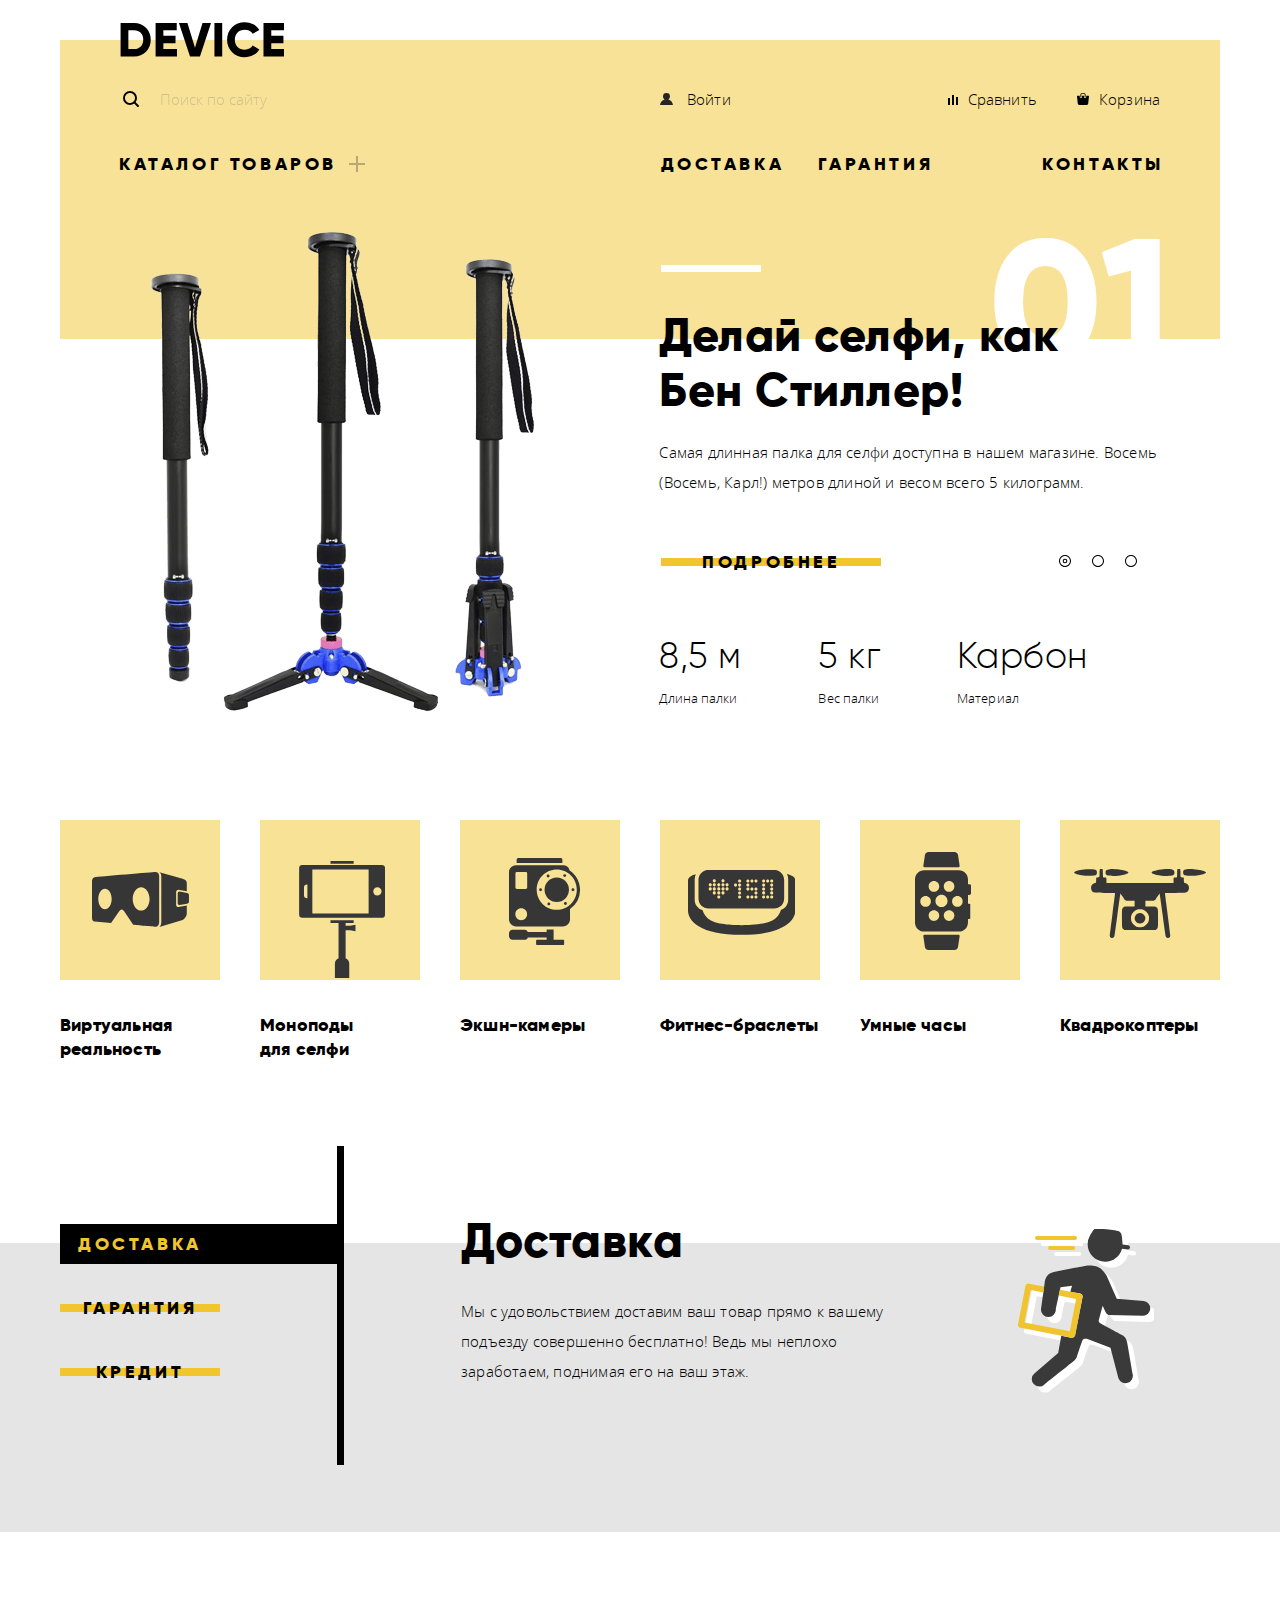
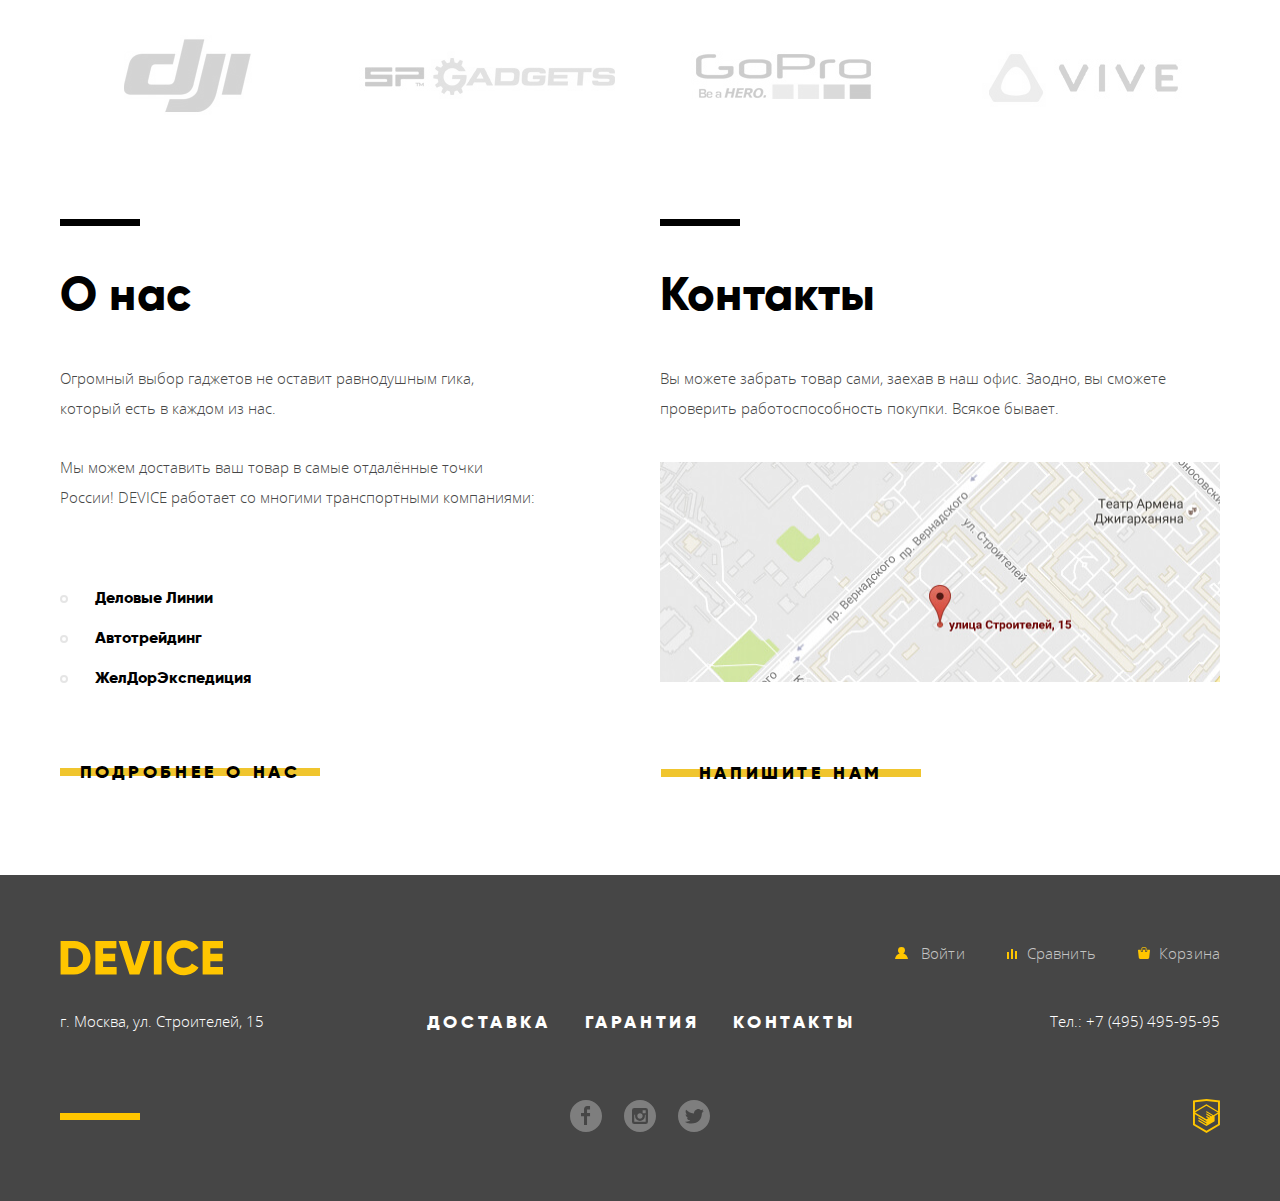
==== index.html @ 915514dd "Update" ====
<!DOCTYPE html>
<html lang="ru">
  <head>
    <meta charset="utf-8">
    <title>HTML Academy: Девайс</title>
    <link rel="stylesheet" href="css/normalize.css">
    <link rel="stylesheet" href="css/style.min.css">
  </head>
  <body>
    <header class="main-header wrapper">
      <nav class="container">
        <a class="header-logo logo">
          <img src="img/logo.svg" alt="Device Logo" height="36" width="164">
        </a>
        <div class="main-navigation fl-container">
          <form action="https://echo.htmlacademy.ru" class="site-search js-search">
            <input type="search" id="site-search" name="search" placeholder="Поиск по сайту" class="site-search-input">
            <button type="submit" class="site-search-btn btn-reset">Найти</button>
          </form>

          <ul class="main-user-nav lst-reset fl-container">
            <li class="main-user-item"><a href="#">Войти</a></li>
            <li class="main-user-item"><a href="#">Сравнить</a></li>
            <li class="main-user-item"><a href="#">Корзина</a></li>
          </ul>
        </div>
        <ul class="main-site-list lst-reset fl-container">
          <li class="main-site-item">
            <a href="#" class="main-submenu-toggle">Каталог товаров</a>
            <ul class="main-submenu fl-container lst-reset">
              <li class="main-submenu-item"><a href="#">Виртуальная реальность</a></li>
              <li class="main-submenu-item"><a href="#">Фитнес-браслеты</a></li>
              <li class="main-submenu-item"><a href="#">Квадрокоптеры</a></li>
              <li class="main-submenu-item"><a href="catalog.html">Моноподы для селфи</a></li>
              <li class="main-submenu-item"><a href="#">Умные часы</a></li>
              <li class="main-submenu-item"><a href="#">Экшн-камеры</a></li>
            </ul>
          </li>
          <li class="main-site-item"><a href="#">Доставка</a></li>
          <li class="main-site-item"><a href="#">Гарантия</a></li>
          <li class="main-site-item"><a href="#">Контакты</a></li>
        </ul>
      </nav>
    </header>

    <main class="wrapper index-main">
      <div class="wrapper">
        <div class="slider">
          <input type="radio" class="visually-hidden slider-control-1" name="slider-control" id="slider-control-1"  checked>
          <input type="radio" class="visually-hidden slider-control-2" name="slider-control" id="slider-control-2" >
          <input type="radio" class="visually-hidden slider-control-3" name="slider-control" id="slider-control-3" >
          <div class="slider-controls">
            <label for="slider-control-1"></label>
            <label for="slider-control-2"></label>
            <label for="slider-control-3"></label>
          </div>
          <div class="slider-container fl-container">
            <div class="slider-item fl-container">
              <div class="slider-img">
                <img src="img/slider-1.png" alt="Slider-1" class="slider-img" width="384" height="486">
              </div>
              <div class="slider-content">
                <h2>Делай селфи, как Бен Стиллер!</h2>
                <p>
                  Самая длинная палка для селфи доступна в нашем магазине. Восемь (Восемь, Карл!) метров длиной и весом всего 5 килограмм.
                </p>
                <a href="#" class="btn slider-link">Подробнее</a>
                <table class="slider-table">
                  <tr>
                    <td>8,5 м</td>
                    <td>5 кг</td>
                    <td>Карбон</td>
                  </tr>
                  <tr class="slider-table-header">
                    <td>Длина палки</td>
                    <td>Вес палки</td>
                    <td>Материал</td>
                  </tr>
                </table>
              </div>
            </div>
            <div class="slider-item fl-container">
              <div class="slider-img">
                <img src="img/slider-2.png" alt="Slider-2" class="slider-img" width="345" height="485">
              </div>
              <div class="slider-content">
                <h2>Худеем правильно!</h2>
                <p>
                  Мотивирующие фитнес-браслеты помогут найти в себе силы не пропускать занятия и соблюдать диету.
                </p>
                <a href="#" class="btn slider-link">Подробнее</a>
                <table class="slider-table">
                  <tr>
                    <td>48 часов</td>
                  </tr>
                  <tr class="slider-table-header">
                    <td>Без подзарядки</td>
                  </tr>
                </table>
              </div>
            </div>
            <div class="slider-item fl-container">
              <div class="slider-img">
                <img src="img/slider-3.png" alt="Slider-3" class="slider-img" width="526" height="334">
              </div>
              <div class="slider-content">
                <h2>Порхает как бабочка, жалит как пчела!</h2>
                <p>
                  Этот обычный, на первый взгляд, квадрокоптер оснащен мощным лазером, замаскированным под стандартную камеру.
                </p>
                <a href="#" class="btn slider-link">Подробнее</a>
                <table class="slider-table">
                  <tr>
                    <td>800 м</td>
                    <td>50 м</td>
                  </tr>
                  <tr class="slider-table-header">
                    <td>Дальность полёта</td>
                    <td>Радиус поражения</td>
                  </tr>
                </table>
              </div>
            </div>
          </div>
        </div>
      </div>

      <ul class="features-list fl-container lst-reset">
        <li class="features-item">
          <a href="#" class="features-img fl-container">
            <svg xmlns="http://www.w3.org/2000/svg" width="97" height="55" viewBox="0 0 97 55">
              <g fill="#363636">
                <path d="M84.131 32.639V20.003c0-1.309 1.045-2.37 2.335-2.37l8.326 1.581V11.02c0-2.355-1.708-3.431-4.202-4.265L67.403.175c1.616 1.391 1.889 2.04 1.889 4.396V49.78c0 2.356-.45 4.066-1.967 5.21l23.265-7.065c2.401-.833 4.202-4.216 4.202-6.572V33.44l-8.326 1.567c-1.29.002-2.335-1.06-2.335-2.368z"/>
                <path d="M95.129 20.979l-7.598-1.444c-1.008 0-1.824.829-1.824 1.851v9.868c0 1.023.816 1.852 1.824 1.852l7.598-1.431c1.154-.419 1.824-.829 1.824-1.852V22.83c0-1.022-.766-1.507-1.824-1.851zM67.17 4.483c0-5.08-4.232-4.459-4.232-4.459S5.832 4.738 2.838 5.145.001 9.532.001 9.532L0 45.812c0 3.743 2.599 3.753 2.599 3.753l16.477 1.403L27.212 39.3s1.109-1.828 2.505-1.828c1.397 0 2.432 1.861 2.432 1.861l9.061 13.521s18.895 1.909 22.521 1.909c3.626-.001 3.439-5.024 3.439-5.024V4.483zM12.982 37.192c-3.698 0-6.696-4.601-6.696-10.275s2.998-10.275 6.696-10.275c3.698 0 6.696 4.601 6.696 10.275s-2.998 10.275-6.696 10.275zm36.158 1.426c-4.662 0-8.441-5.239-8.441-11.701 0-6.463 3.78-11.702 8.441-11.702 4.662 0 8.442 5.239 8.442 11.702 0 6.462-3.78 11.701-8.442 11.701z"/>
              </g>
            </svg>
          </a>
          <a href="#" class="features-text">Виртуальная реальность</a>
        </li>
        <li class="features-item">
          <a href="catalog.html" class="features-img fl-container">
            <svg xmlns="http://www.w3.org/2000/svg" width="86" height="117" viewBox="0 0 86 117">
              <g fill="#363636">
                <path d="M82.821 4.011H3.33A3.188 3.188 0 0 0 .142 7.199v46.413a3.187 3.187 0 0 0 3.188 3.189h79.492a3.188 3.188 0 0 0 3.189-3.189V7.199a3.189 3.189 0 0 0-3.19-3.188zM8.392 37.236h-.226a3.19 3.19 0 0 1-3.189-3.189v-7.283a3.188 3.188 0 0 1 3.189-3.188h.226v13.66zm61.231 15.172H13.341V8.402h56.282v44.006zM78.4 34.552c-2.289 0-4.146-1.855-4.146-4.147s1.856-4.147 4.146-4.147a4.146 4.146 0 1 1 0 8.294zM31.497 0h23.157v2.758H31.497zM46.608 64.861v-2.973h8.046V59.13H31.498v2.758h8.045v35.246a6.068 6.068 0 0 0-3.635 5.559V117h14.335v-14.307a6.062 6.062 0 0 0-3.636-5.557v-27.99h4.796l5.051 1.213v-6.711l-5.051 1.213h-4.795z"/>
              </g>
            </svg>
          </a>
          <a href="catalog.html" class="features-text">Моноподы <span>для селфи</span></a>
        </li>
        <li class="features-item">
          <a href="#" class="features-img fl-container">
            <svg xmlns="http://www.w3.org/2000/svg" width="71" height="87" viewBox="0 0 71 87">
              <g fill="#363636">
                <path d="M53.349 1.49c0-.736-.578-1.49-1.311-1.49H9.053C8.32 0 7.672.754 7.672 1.49v3.522h45.676V1.49zM54.202 81.809h-9.597V71.426h-6.958v2.507H18.774c-.537-1.254-1.757-2.148-3.181-2.148H3.559C1.642 71.784 0 73.387 0 75.311v3.018c0 1.924 1.642 3.48 3.559 3.48h12.035c1.511 0 2.792-.896 3.269-2.326h18.785v2.326H28.13c-.533 0-1.01.437-1.01.972v3.172c0 .535.478 1.048 1.01 1.048h26.072c.533 0 .93-.513.93-1.048V82.78c0-.535-.397-.971-.93-.971zM60.666 12.39a7.037 7.037 0 0 0-6.771-5.05H7.148C3.25 7.34 0 10.449 0 14.361v46.9c0 3.912 3.25 7.121 7.148 7.121h46.747c3.898 0 7.126-3.209 7.126-7.121V50.915a23.228 23.228 0 0 0 10.001-19.164c-.001-8.079-4.132-15.181-10.356-19.361zM12.238 62.151c-3.259 0-5.901-2.65-5.901-5.921 0-3.27 2.642-5.922 5.901-5.922s5.902 2.652 5.902 5.922c0 3.271-2.643 5.921-5.902 5.921zm5.961-32.605a1.42 1.42 0 0 1-1.418 1.422h-8.94a1.42 1.42 0 0 1-1.418-1.422v-14.16a1.42 1.42 0 0 1 1.418-1.423h8.939a1.42 1.42 0 0 1 1.418 1.423v14.16zm29.563 22.312c-11.076 0-20.057-9.01-20.057-20.123s8.98-20.124 20.057-20.124c11.077 0 20.058 9.01 20.058 20.124s-8.981 20.123-20.058 20.123z"/>
                <ellipse cx="47.762" cy="31.735" rx="12.188" ry="12.229"/>
                <circle cx="31.562" cy="31.736" r="1.435"/>
                <circle cx="63.963" cy="31.736" r="1.435"/>
                <circle cx="39.109" cy="17.994" r="1.435"/>
                <ellipse cx="56.415" cy="45.476" rx="1.43" ry="1.436"/>
                <circle cx="55.697" cy="17.565" r="1.435"/>
                <circle cx="39.828" cy="45.906" r="1.435"/>
              </g>
            </svg>
          </a>
          <a href="#" class="features-text">Экшн-камеры</a>
        </li>
        <li class="features-item">
          <a href="#" class="features-img fl-container">
            <svg version="1.1" id="Layer_1" xmlns="http://www.w3.org/2000/svg" xmlns:xlink="http://www.w3.org/1999/xlink" x="0px" y="0px" width="107px" height="65px" viewBox="0 0 107 65" enable-background="new 0 0 107 65" xml:space="preserve">
              <g>
                <path fill="#363636" d="M98.967,4.074c0.752,1.441,1.209,3.08,1.209,4.818v21.102c0,4.616-3.092,8.527-7.246,9.9
                c-1.325,3.987-3.778,7.854-8.051,10.432c-8.676,5.231-31.124,4.837-31.198,4.837c-0.078,0-22.513,0.395-31.189-4.837
                c-4.216-2.545-6.708-6.347-8.042-10.279c-4.418-1.209-7.756-5.251-7.756-10.053V8.893c0-1.688,0.427-3.282,1.139-4.693
                C4.17,5.109,0,6.918,0,10.434c0,6.243,0,25.687,0,29.983C0,50.668,11.839,64.85,53.657,64.85c41.82,0,53.657-14.182,53.657-24.433
                c0-4.296,0-23.74,0-29.983C107.313,6.75,102.738,4.94,98.967,4.074z"/>
                <path fill="#363636" d="M20.561,38.459h65.523c5.564,0,10.074-4.513,10.074-10.077V9.935c0-5.563-4.51-10.075-10.074-10.075H20.561
                c-5.564,0-10.075,4.511-10.075,10.075v18.447C10.486,33.946,14.997,38.459,20.561,38.459z M83.695,9.468
                c0.867,0,1.569,0.703,1.569,1.57c0,0.866-0.702,1.569-1.569,1.569s-1.568-0.703-1.568-1.569
                C82.127,10.17,82.828,9.468,83.695,9.468z M83.695,13.507c0.867,0,1.569,0.703,1.569,1.568c0,0.867-0.702,1.569-1.569,1.569
                s-1.568-0.702-1.568-1.569C82.127,14.21,82.828,13.507,83.695,13.507z M83.695,17.546c0.867,0,1.569,0.702,1.569,1.569
                c0,0.866-0.702,1.569-1.569,1.569s-1.568-0.703-1.568-1.569C82.127,18.248,82.828,17.546,83.695,17.546z M83.695,21.373
                c0.867,0,1.569,0.704,1.569,1.569c0,0.867-0.702,1.568-1.569,1.568s-1.568-0.701-1.568-1.568
                C82.127,22.076,82.828,21.373,83.695,21.373z M83.695,25.412c0.867,0,1.569,0.702,1.569,1.569c0,0.865-0.702,1.568-1.569,1.568
                s-1.568-0.704-1.568-1.568C82.127,26.114,82.828,25.412,83.695,25.412z M79.656,9.468c0.867,0,1.568,0.703,1.568,1.57
                c0,0.866-0.701,1.569-1.568,1.569c-0.865,0-1.568-0.703-1.568-1.569C78.088,10.17,78.791,9.468,79.656,9.468z M79.656,25.412
                c0.867,0,1.568,0.702,1.568,1.569c0,0.865-0.701,1.568-1.568,1.568c-0.865,0-1.568-0.704-1.568-1.568
                C78.088,26.114,78.791,25.412,79.656,25.412z M75.619,9.468c0.865,0,1.568,0.703,1.568,1.57c0,0.866-0.703,1.569-1.568,1.569
                c-0.867,0-1.569-0.703-1.569-1.569C74.05,10.17,74.752,9.468,75.619,9.468z M75.619,13.507c0.865,0,1.568,0.703,1.568,1.568
                c0,0.867-0.703,1.569-1.568,1.569c-0.867,0-1.569-0.702-1.569-1.569C74.05,14.21,74.752,13.507,75.619,13.507z M75.619,17.546
                c0.865,0,1.568,0.702,1.568,1.569c0,0.866-0.703,1.569-1.568,1.569c-0.867,0-1.569-0.703-1.569-1.569
                C74.05,18.248,74.752,17.546,75.619,17.546z M75.619,21.373c0.865,0,1.568,0.704,1.568,1.569c0,0.867-0.703,1.568-1.568,1.568
                c-0.867,0-1.569-0.701-1.569-1.568C74.05,22.076,74.752,21.373,75.619,21.373z M75.619,25.412c0.865,0,1.568,0.702,1.568,1.569
                c0,0.865-0.703,1.568-1.568,1.568c-0.867,0-1.569-0.704-1.569-1.568C74.05,26.114,74.752,25.412,75.619,25.412z M67.965,9.468
                c0.867,0,1.568,0.703,1.568,1.57c0,0.866-0.701,1.569-1.568,1.569s-1.568-0.703-1.568-1.569C66.396,10.17,67.1,9.468,67.965,9.468z
                 M67.965,17.546c0.867,0,1.568,0.702,1.568,1.569c0,0.866-0.701,1.569-1.568,1.569s-1.568-0.703-1.568-1.569
                C66.396,18.248,67.1,17.546,67.965,17.546z M67.965,21.427c0.867,0,1.568,0.701,1.568,1.568c0,0.865-0.701,1.569-1.568,1.569
                s-1.568-0.704-1.568-1.569C66.396,22.128,67.1,21.427,67.965,21.427z M67.965,25.412c0.867,0,1.568,0.702,1.568,1.569
                c0,0.865-0.701,1.568-1.568,1.568s-1.568-0.704-1.568-1.568C66.396,26.114,67.1,25.412,67.965,25.412z M63.926,9.468
                c0.867,0,1.57,0.703,1.57,1.57c0,0.866-0.703,1.569-1.57,1.569c-0.865,0-1.569-0.703-1.569-1.569
                C62.356,10.17,63.061,9.468,63.926,9.468z M63.926,17.546c0.867,0,1.57,0.702,1.57,1.569c0,0.866-0.703,1.569-1.57,1.569
                c-0.865,0-1.569-0.703-1.569-1.569C62.356,18.248,63.061,17.546,63.926,17.546z M63.926,25.412c0.867,0,1.57,0.702,1.57,1.569
                c0,0.865-0.703,1.568-1.57,1.568c-0.865,0-1.569-0.704-1.569-1.568C62.356,26.114,63.061,25.412,63.926,25.412z M59.888,9.468
                c0.865,0,1.569,0.703,1.569,1.57c0,0.866-0.704,1.569-1.569,1.569c-0.867,0-1.568-0.703-1.568-1.569
                C58.319,10.17,59.021,9.468,59.888,9.468z M59.888,13.507c0.865,0,1.569,0.703,1.569,1.568c0,0.867-0.704,1.569-1.569,1.569
                c-0.867,0-1.568-0.702-1.568-1.569C58.319,14.21,59.021,13.507,59.888,13.507z M59.888,17.546c0.865,0,1.569,0.702,1.569,1.569
                c0,0.866-0.704,1.569-1.569,1.569c-0.867,0-1.568-0.703-1.568-1.569C58.319,18.248,59.021,17.546,59.888,17.546z M59.888,25.412
                c0.865,0,1.569,0.702,1.569,1.569c0,0.865-0.704,1.568-1.569,1.568c-0.867,0-1.568-0.704-1.568-1.568
                C58.319,26.114,59.021,25.412,59.888,25.412z M51.598,9.468c0.867,0,1.569,0.703,1.569,1.57c0,0.866-0.702,1.569-1.569,1.569
                c-0.867,0-1.568-0.703-1.568-1.569C50.029,10.17,50.731,9.468,51.598,9.468z M51.598,13.507c0.867,0,1.569,0.703,1.569,1.568
                c0,0.867-0.702,1.569-1.569,1.569c-0.867,0-1.568-0.702-1.568-1.569C50.029,14.21,50.731,13.507,51.598,13.507z M51.598,17.546
                c0.867,0,1.569,0.702,1.569,1.569c0,0.866-0.702,1.569-1.569,1.569c-0.867,0-1.568-0.703-1.568-1.569
                C50.029,18.248,50.731,17.546,51.598,17.546z M51.598,21.427c0.867,0,1.569,0.701,1.569,1.568c0,0.865-0.702,1.569-1.569,1.569
                c-0.867,0-1.568-0.704-1.568-1.569C50.029,22.128,50.731,21.427,51.598,21.427z M51.598,25.412c0.867,0,1.569,0.702,1.569,1.569
                c0,0.865-0.702,1.568-1.569,1.568c-0.867,0-1.568-0.704-1.568-1.568C50.029,26.114,50.731,25.412,51.598,25.412z M47.559,13.507
                c0.867,0,1.568,0.703,1.568,1.568c0,0.867-0.701,1.569-1.568,1.569s-1.569-0.702-1.569-1.569
                C45.99,14.21,46.691,13.507,47.559,13.507z M39.057,13.295c0.865,0,1.569,0.703,1.569,1.568c0,0.867-0.704,1.569-1.569,1.569
                c-0.867,0-1.571-0.703-1.571-1.569C37.486,13.998,38.189,13.295,39.057,13.295z M39.057,17.333c0.865,0,1.569,0.703,1.569,1.57
                c0,0.866-0.704,1.57-1.569,1.57c-0.867,0-1.571-0.704-1.571-1.57C37.486,18.036,38.189,17.333,39.057,17.333z M35.018,9.255
                c0.865,0,1.568,0.703,1.568,1.57c0,0.866-0.704,1.568-1.568,1.568c-0.867,0-1.569-0.703-1.569-1.568
                C33.449,9.958,34.15,9.255,35.018,9.255z M35.018,13.295c0.865,0,1.568,0.703,1.568,1.568c0,0.867-0.704,1.569-1.568,1.569
                c-0.867,0-1.569-0.703-1.569-1.569C33.449,13.998,34.15,13.295,35.018,13.295z M35.018,17.333c0.865,0,1.568,0.703,1.568,1.57
                c0,0.866-0.704,1.57-1.568,1.57c-0.867,0-1.569-0.704-1.569-1.57C33.449,18.036,34.15,17.333,35.018,17.333z M35.018,21.373
                c0.865,0,1.568,0.704,1.568,1.569c0,0.867-0.704,1.568-1.568,1.568c-0.867,0-1.569-0.701-1.569-1.568
                C33.449,22.076,34.15,21.373,35.018,21.373z M30.764,13.295c0.867,0,1.569,0.703,1.569,1.568c0,0.867-0.702,1.569-1.569,1.569
                c-0.867,0-1.568-0.703-1.568-1.569C29.196,13.998,29.897,13.295,30.764,13.295z M30.764,17.333c0.867,0,1.569,0.703,1.569,1.57
                c0,0.866-0.702,1.57-1.569,1.57c-0.867,0-1.568-0.704-1.568-1.57C29.196,18.036,29.897,17.333,30.764,17.333z M30.764,21.373
                c0.867,0,1.569,0.704,1.569,1.569c0,0.867-0.702,1.568-1.569,1.568c-0.867,0-1.568-0.701-1.568-1.568
                C29.196,22.076,29.897,21.373,30.764,21.373z M30.764,25.412c0.867,0,1.569,0.702,1.569,1.569c0,0.865-0.702,1.568-1.569,1.568
                c-0.867,0-1.568-0.704-1.568-1.568C29.196,26.114,29.897,25.412,30.764,25.412z M26.3,9.255c0.867,0,1.571,0.703,1.571,1.57
                c0,0.866-0.704,1.568-1.571,1.568c-0.865,0-1.569-0.703-1.569-1.568C24.731,9.958,25.435,9.255,26.3,9.255z M26.3,13.295
                c0.867,0,1.571,0.703,1.571,1.568c0,0.867-0.704,1.569-1.571,1.569c-0.865,0-1.569-0.703-1.569-1.569
                C24.731,13.998,25.435,13.295,26.3,13.295z M26.3,17.333c0.867,0,1.571,0.703,1.571,1.57c0,0.866-0.704,1.57-1.571,1.57
                c-0.865,0-1.569-0.704-1.569-1.57C24.731,18.036,25.435,17.333,26.3,17.333z M26.3,21.373c0.867,0,1.571,0.704,1.571,1.569
                c0,0.867-0.704,1.568-1.571,1.568c-0.865,0-1.569-0.701-1.569-1.568C24.731,22.076,25.435,21.373,26.3,21.373z M22.263,13.295
                c0.865,0,1.569,0.703,1.569,1.568c0,0.867-0.704,1.569-1.569,1.569c-0.867,0-1.569-0.703-1.569-1.569
                C20.694,13.998,21.396,13.295,22.263,13.295z M22.263,17.333c0.865,0,1.569,0.703,1.569,1.57c0,0.866-0.704,1.57-1.569,1.57
                c-0.867,0-1.569-0.704-1.569-1.57C20.694,18.036,21.396,17.333,22.263,17.333z"/>
              </g>
            </svg>
          </a>
          <a href="#" class="features-text">Фитнес-браслеты</a>
        </li>
        <li class="features-item">
          <a href="#" class="features-img fl-container">
            <svg xmlns="http://www.w3.org/2000/svg" width="56" height="98" viewBox="0 0 56 98">
              <g fill="#363636">
                <path d="M54.494 32.197h-1.515v-4.64c0-5.052-4.087-9.186-9.082-9.186H9.082C4.086 18.372 0 22.505 0 27.557v42.868c0 5.052 4.087 9.185 9.083 9.185h34.815c4.995 0 9.082-4.133 9.082-9.185V67.01h1.515a.764.764 0 0 0 .757-.764V52.467a.765.765 0 0 0-.757-.766H52.98v-8.788h1.515c.832 0 1.514-.688 1.514-1.531v-7.654a1.529 1.529 0 0 0-1.515-1.531zm-20.412-3.109c2.926 0 5.299 2.398 5.299 5.358s-2.373 5.358-5.299 5.358-5.298-2.398-5.298-5.358 2.372-5.358 5.298-5.358zm-15.137 0c2.925 0 5.298 2.398 5.298 5.358s-2.373 5.358-5.298 5.358c-2.926 0-5.298-2.398-5.298-5.358s2.372-5.358 5.298-5.358zM5.297 49.397c0-2.959 2.371-5.358 5.298-5.358 2.926 0 5.298 2.399 5.298 5.358 0 2.959-2.373 5.358-5.298 5.358-2.927.001-5.298-2.399-5.298-5.358zm13.648 19.497c-2.926 0-5.298-2.398-5.298-5.358s2.372-5.358 5.298-5.358c2.925 0 5.298 2.398 5.298 5.358s-2.373 5.358-5.298 5.358zm1.49-19.903c0-3.382 2.711-6.124 6.055-6.124s6.055 2.742 6.055 6.124-2.711 6.124-6.055 6.124c-3.344-.001-6.055-2.742-6.055-6.124zm13.647 19.903c-2.926 0-5.298-2.398-5.298-5.358s2.372-5.358 5.298-5.358 5.299 2.398 5.299 5.358-2.373 5.358-5.299 5.358zm8.302-14.138c-2.927 0-5.298-2.399-5.298-5.358 0-2.959 2.371-5.358 5.298-5.358 2.926 0 5.298 2.399 5.298 5.358 0 2.958-2.372 5.358-5.298 5.358zM9.646 15.31h33.687c.843 0 1.432-.681 1.306-1.514L43.023 3.028l-.002-.002C42.771 1.362 41.189 0 39.506 0H13.474c-1.686 0-3.268 1.362-3.517 3.028L8.342 13.795c-.125.833.461 1.515 1.304 1.515zM43.333 82.671H9.646c-.843 0-1.429.683-1.304 1.516l1.615 10.767c.25 1.666 1.832 3.028 3.516 3.028h26.032c1.684 0 3.266-1.362 3.517-3.026v-.002l1.615-10.767c.128-.833-.461-1.516-1.304-1.516z"/>
              </g>
            </svg>
          </a>
          <a href="#" class="features-text">Умные часы</a>
        </li>
        <li class="features-item">
          <a href="#" class="features-img fl-container">
            <svg xmlns="http://www.w3.org/2000/svg" width="132" height="69" viewBox="0 0 132 69">
              <g fill="#363636">
                <path d="M12.052.258C6.507.745 1.838 1.85.575 2.93c-.722.616-.722.616-.232 1.156.644.72 3.713 1.645 7.247 2.237 3.998.668 12.51.693 13.724.051 1.211-.668 1.624-1.414 1.624-2.981 0-1.619-.62-2.416-2.218-2.853C19.274.154 14.94 0 12.052.258zM25.774.488c-.129.283-.258 2.108-.258 4.112 0 4.061.155 3.778-2.192 3.933l-1.03.077-.13 2.545-.129 2.544-1.186.283c-2.58.668-4 2.595-3.792 5.294.128 1.927 1.03 3.341 2.579 4.087 1.109.513 1.47.538 11.246.538 5.545 0 10.137.079 10.188.18.051.13-1.11 9.408-2.58 20.64-1.444 11.23-2.682 20.997-2.708 21.666-.051 1.617.826 2.62 2.348 2.62 1.237 0 2.012-.64 2.321-1.9.13-.514 1.496-10.334 3.018-21.822 1.522-11.463 2.863-20.869 2.94-20.869.104 0 1.084 1.413 2.193 3.136 2.94 4.626 2.399 4.317 7.635 4.317h4.359v5.63l-5.133.077c-4.72.077-5.21.127-5.881.615-1.573 1.157-1.625 1.415-1.625 10.977 0 9.534.026 9.792 1.522 11.05l.851.695H81.695l.851-.696c1.496-1.257 1.52-1.515 1.52-11.05 0-9.56-.05-9.819-1.622-10.976-.671-.488-1.161-.538-5.882-.615l-5.132-.077v-5.63h4.36c5.234 0 4.693.309 7.633-4.317 1.11-1.723 2.09-3.136 2.194-3.136.076 0 1.418 9.406 2.94 20.869 1.522 11.488 2.889 21.308 3.018 21.821.31 1.26 1.082 1.902 2.321 1.902 1.521 0 2.4-1.004 2.347-2.621-.026-.67-1.264-10.436-2.71-21.666-1.468-11.232-2.63-20.51-2.577-20.64.05-.101 4.641-.18 10.19-.18 9.774 0 10.135-.025 11.243-.538 1.548-.746 2.45-2.16 2.58-4.087.206-2.699-1.212-4.626-3.792-5.294l-1.187-.283-.127-2.544-.13-2.545-1.031-.077c-2.347-.155-2.194.128-2.194-3.933 0-2.004-.128-3.829-.257-4.112-.206-.36-.543-.488-1.367-.488-.619 0-1.238.128-1.42.309-.206.205-.31 1.465-.31 3.932 0 2.467-.102 3.727-.309 3.932-.18.18-.901.308-1.65.308-1.625 0-1.65.052-1.65 3.11v2.287H32.48v-2.287c0-3.058-.024-3.11-1.65-3.11-.748 0-1.47-.129-1.65-.308-.207-.205-.31-1.465-.31-3.932 0-2.467-.103-3.727-.31-3.932-.18-.18-.8-.309-1.418-.309-.825 0-1.16.128-1.368.488zm42.843 40.12c2.889.899 5.392 3.393 6.166 6.168.439 1.543.31 4.216-.284 5.784-.696 1.875-2.685 4.01-4.565 4.935-1.29.642-1.754.719-3.921.719s-2.631-.077-3.92-.719c-1.885-.926-3.87-3.06-4.567-4.935-.592-1.568-.722-4.24-.283-5.784.748-2.723 3.25-5.27 6.061-6.168 2.012-.642 3.3-.642 5.313 0z"/>
                <path d="M63.794 44.438c-2.037.925-3.507 3.649-3.069 5.73.774 3.677 4.823 5.553 7.996 3.702 1.985-1.158 2.99-3.547 2.45-5.783-.568-2.39-2.734-4.138-5.158-4.138-.646 0-1.626.232-2.22.489zM36.092.154c-3.92.668-4.513 1.131-4.513 3.444 0 1.825.463 2.416 2.268 2.956 1.55.462 7.172.514 10.5.128 6.86-.822 11.321-2.544 9.698-3.752-1.265-.9-4.902-1.876-9.054-2.39-2.475-.308-7.996-.54-8.9-.386zM89.484.258C83.165.848 77.62 2.339 77.62 3.444c0 1.722 7.84 3.47 15.63 3.495 5.804 0 7.196-.642 7.196-3.34 0-1.825-.619-2.622-2.373-3.085C96.423.103 92.398 0 89.484.258zM112.776.283c-1.78.231-3.018.77-3.43 1.491-.387.77-.31 2.904.154 3.572.928 1.31 1.652 1.465 7.068 1.465 3.661 0 5.802-.129 7.867-.488 3.534-.592 6.603-1.517 7.248-2.237.49-.54.49-.54-.233-1.156-1.34-1.13-5.958-2.185-11.916-2.672-3.481-.283-4.488-.283-6.758.025z"/>
              </g>
            </svg>
          </a>
          <a href="#" class="features-text">Квадрокоптеры</a>
        </li>
      </ul>
    </main>

    <section class="benefits">
      <div class="wrapper fl-container">
        <input name="benefits-control" class="visually-hidden benefits-control-1" type="radio" id="benefits-1" checked>
        <input name="benefits-control" class="visually-hidden benefits-control-2" type="radio" id="benefits-2">
        <input name="benefits-control" class="visually-hidden benefits-control-3" type="radio" id="benefits-3">
        <ul class="benefits-titles lst-reset fl-container fld-column">
          <li class="benefits-title benefits-title-1">
            <label class="btn benefits-label-1 btn-reset" for="benefits-1" tabindex="0">
              Доставка
            </label>
          </li>
          <li class="benefits-title benefits-title-2">
            <label class="btn benefits-label-2 btn-reset" for="benefits-2" tabindex="0">
              Гарантия
            </label>
          </li>
          <li class="benefits-title benefits-title-3">
            <label class="btn benefits-label-3 btn-reset" for="benefits-3" tabindex="0">
              Кредит
            </label>
          </li>
        </ul>
        <ul class="benefits-list lst-reset">
          <li class="benefits-item benefits-item-1">
            <h3>Доставка</h3>
            <p>Мы с удовольствием доставим ваш товар прямо к вашему подъезду совершенно бесплатно! Ведь мы неплохо заработаем, поднимая его на ваш этаж.</p>
          </li>
          <li class="benefits-item benefits-item-2">
            <h3>Гарантия</h3>
            <p>Если из-за возгорания купленного у нас товара у вас сгорит дом — не переживайте, мы выдадим вам новый. <span>Товар, не дом, конечно же.</span></p>
          </li>
          <li class="benefits-item benefits-item-3">
            <h3>Кредит</h3>
            <p>Залезть в долговую яму стало проще! Кредитные консультанты подберут для вас наиболее выгодные условия кредита. Выгодные для нашего банка, разумеется.</p>
          </li>
        </ul>
      </div>
    </section>

    <ul class="fl-container partners wrapper lst-reset">
      <li class="partners-item">
        <a class="partner-link" href="#">
          <img src="img/logo-1-jpg.jpg" alt="partner-1" width="260" height="100">
        </a>
      </li>
      <li class="partners-item">
        <a class="partner-link" href="#">
          <img src="img/logo-2-jpg.jpg" alt="partner-2" width="260" height="100">
        </a>
      </li>
      <li class="partners-item">
        <a class="partner-link" href="#">
          <img src="img/logo-3-jpg.jpg" alt="partner-3" width="260" height="100">
        </a>
      </li>
      <li class="partners-item">
        <a class="partner-link" href="#">
          <img src="img/logo-4-jpg.jpg" alt="partner-4" width="260" height="100">
        </a>
      </li>
    </ul>

    <div class="fl-container wrapper">
      <section class="info">
        <h3>О нас</h3>
        <p>Огромный выбор гаджетов не оставит равнодушным гика, который есть в каждом из нас.</p>
        <p>Мы можем доставить ваш товар в самые отдалённые точки России! DEVICE работает со многими транспортными компаниями:</p>
        <ul class="info-list">
          <li class="info-item"><a href="#">Деловые Линии</a></li>
          <li class="info-item"><a href="#">Автотрейдинг</a></li>
          <li class="info-item"><a href="#">ЖелДорЭкспедиция</a></li>
        </ul>
        <a href="#" class="info-btn btn">Подробнее о нас</a>
      </section>

      <section class="contacts">
        <h3>Контакты</h3>
        <p>Вы можете забрать товар сами, заехав в наш офис. Заодно, вы сможете проверить работоспособность покупки. Всякое бывает.</p>
        <a href="img/map-big.jpg" class="contacts-map js-map">
          <img src="img/map.jpg" alt="Карта (уменьшенная)" width="560" height="220" class="map-preview">
          <!-- <span class="visually-hidden">Увеличить карту</span> -->
        </a>
        <a href="#" title="Напишите нам" class="btn contacts-btn js-write-us">Напишите нам</a>
      </section>
    </div>

    <footer class="main-footer">
      <div class="wrapper">
        <nav class="fl-container">
          <a class="footer-logo logo">
            <img src="img/logo-footer.svg" alt="Device Logo" height="36" width="163">
          </a>
          <ul class="footer-user-nav lst-reset">
            <li class="footer-user-item"><a href="#">Войти</a></li>
            <li class="footer-user-item"><a href="#">Сравнить</a></li>
            <li class="footer-user-item"><a href="#">Корзина</a></li>
          </ul>
        </nav>
        <div class="fl-container footer-nav">
          <a href="https://goo.gl/maps/woREYKRREx12" class="footer-nav-address">г. Москва, ул. Строителей, 15</a>
          <ul class="footer-nav-list lst-reset">
            <li class="footer-nav-item"><a href="#">Доставка</a></li>
            <li class="footer-nav-item"><a href="#">Гарантия</a></li>
            <li class="footer-nav-item"><a href="#">Контакты</a></li>
          </ul>
          <a href="tel:+74954959595" class="footer-nav-phone">Тел.: +7 (495) 495-95-95</a>
        </div>
        <div class="footer-social fl-container wrapper">
          <ul class="footer-social-list lst-reset">
            <li class="footer-social-item">
              <a href="#">
                <span class="visually-hidden">Facebook</span>
              </a>
            </li>
            <li class="footer-social-item">
              <a href="#">
                <span class="visually-hidden">Istagram</span>
              </a>
            </li>
            <li class="footer-social-item">
              <a href="#">
                <span class="visually-hidden">Twitter</span>
              </a>
            </li>
          </ul>
          <a href="https://htmlacademy.ru/intensive/htmlcss" class="footer-social-copyright">
            <span class="visually-hidden">HTML Academy</span>
          </a>
        </div>
      </div>
    </footer>

    <section class="map-popup" hidden>
      <h3 class="visually-hidden">Увеличенная карта</h3>
      <iframe src="https://yandex.ru/map-widget/v1/-/CBFd7ZWs3A" width="960" height="559"></iframe>
      <p>
        <img src="img/map-big.jpg" alt="Карта (увеличенная)" height="559" width="960">
      </p>
      <button class="modal-close btn-reset js-map-close" type="button">
        <span class="visually-hidden">Закрыть</span>
      </button>
    </section>

    <section class="form-modal js-form-modal" hidden>
      <h3 class="visually-hidden">Форма обратной связи:</h3>
      <form action="https://echo.htmlacademy.ru" class="writeus-modal" method="post">
        <ul class="lst-reset fl-container form-modal-list flw-wrap">
          <li class="form-modal-item">
            <label for="writeus-name">Ваше имя:</label>
            <input type="text" placeholder="Имя Фамилия" id="writeus-name" name="name">
          </li>
          <li class="form-modal-item">
            <label for="writeus-email">Ваш e-mail:</label>
            <input type="email" id="writeus-email" placeholder="email@example.com" name="email">
          </li>
          <li class="form-modal-item">
            <label for="writeus-textarea">Текст письма:</label>
            <textarea name="text" id="writeus-textarea" cols="80" rows="4" placeholder="В свободной форме"></textarea>
          </li>
        </ul>
        <button type="submit" id="writeus-submit" class="form-modal-submit btn-reset btn">Отправить</button>
        <button class="modal-close js-modal-close btn-reset" type="button">
          <span class="visually-hidden">Закрыть</span>
        </button>
      </form>
    </section>

    <script>
      //----------- form-modal -----------//
      var link = document.querySelector(".js-write-us"),
          popup = document.querySelector(".js-form-modal"),
          close = document.querySelector(".js-modal-close"),
          form = popup.querySelector("form"),
          login = popup.querySelector("[name=name]"),
          email = popup.querySelector("[name=email]"),
          text = popup.querySelector("[name=text]"),
          isStorageSupport = true,
          storage = "",
          storageEmail = "";

      try {
        storage = localStorage.getItem("login");
        storageEmail = localStorage.getItem("email");
      } catch (err) {
        isStorageSupport = false;
      }

      link.addEventListener("click", function (evt) {
        evt.preventDefault();
        popup.classList.add("form-modal-show");

        if (storage) {
          if (storageEmail) {
            login.value = storage;
            email.value = storageEmail;
            text.focus();
          } else {
            login.value = storage;
            email.focus();
          }
        } else {
          login.focus();
        }
      });

      close.addEventListener("click", function (evt) {
        evt.preventDefault();
        popup.classList.remove("form-modal-show");
        popup.classList.remove("form-modal-error");
      });

      form.addEventListener("submit", function (evt) {
        if (!login.value || !email.value) {
          evt.preventDefault();
          popup.classList.remove("form-modal-error");
          popup.offsetWidth = popup.offsetWidth;
          popup.classList.add("form-modal-error");
          console.log('Нужно ввести имя и email');
        } else {
          if (isStorageSupport) {
            localStorage.setItem("login", login.value);
            localStorage.setItem("email", email.value);
          }
        }
      });

      window.addEventListener("keydown", function (evt) {
        if (evt.keyCode === 27) {
          evt.preventDefault();
          if (popup.classList.contains("form-modal-show")) {
            popup.classList.remove("form-modal-show");
            popup.classList.remove("form-modal-error");
          }
        }
      });
      // ----------- map popup ------------- //
      var mapLink = document.querySelector(".js-map"),
          mapPopup = document.querySelector(".map-popup"),
          mapClose = mapPopup.querySelector(".js-map-close");

      mapLink.addEventListener("click", function (evt) {
        evt.preventDefault();
        mapPopup.classList.add("map-popup-show");
      });

      mapClose.addEventListener("click", function (evt) {
        evt.preventDefault();
        mapPopup.classList.remove("map-popup-show");
      });

      window.addEventListener("keydown", function (evt) {
        if (evt.keyCode === 27) {
          evt.preventDefault();
          if (mapPopup.classList.contains("map-popup-show")) {
            mapPopup.classList.remove("map-popup-show");
          }
        }
      });

      // --------- search ---------- //

      var searchForm = document.querySelector(".js-search");
          searchInput = searchForm.querySelector(".site-search-input");

      searchForm.addEventListener("submit", function(evt) {
        if (!searchInput.value) {
          evt.preventDefault();
        }
      });

    </script>

<!-- <p>Репозиторий создан для обучения на профессиональном онлайн‑курсе «<a href="https://htmlacademy.ru/intensive/htmlcss">HTML и CSS, уровень 1</a>».</p> -->

  </body>
</html>
---- css/style.min.css ----
@font-face{font-family:'Gilroy';src:local('Gilroy-ExtraBold'),local('Gilroy - Extra Bold'),url(../fonts/gilroyextrabold.woff2) format('woff2'),url(../fonts/gilroyextrabold.woff) format('woff');font-weight:800;font-style:normal}@font-face{font-family:'Gilroy';src:local('Gilroy-Light'),local('Gilroy - Light'),url(../fonts/gilroylight.woff2) format('woff2'),url(../fonts/gilroylight.woff) format('woff');font-weight:300;font-style:normal}@font-face{font-family:'Open Sans';src:local('OpenSans-light'),local('Open Sans - light'),url(../fonts/opensanslight.woff2) format('woff2'),url(../fonts/opensanslight.woff) format('woff');font-weight:300;font-style:normal}@font-face{font-family:'Open Sans';src:local('OpenSans'),local('Open Sans'),url(../fonts/opensans.woff2) format('woff2'),url(../fonts/opensans.woff) format('woff');font-weight:400;font-style:normal}.btn-reset{border:none;background:none;cursor:pointer;outline:none;padding:0;margin:0}.lst-reset{padding:0;margin:0;list-style-type:none}.mp-reset{margin:0;padding:0}.wrapper{width:1160px;margin:0 auto}.container{width:1040px;margin:0 auto}.fl-container{display:-webkit-box;display:-ms-flexbox;display:flex}.fld-column{-webkit-box-orient:vertical;-webkit-box-direction:normal;-ms-flex-direction:column;flex-direction:column}.flw-wrap{-ms-flex-wrap:wrap;flex-wrap:wrap}a{color:black;text-decoration:none}.visually-hidden{position:absolute;width:1px;height:1px;margin:-1px;border:0;padding:0;clip:rect(0 0 0 0);overflow:hidden}.btn{color:#000;font-family:'Gilroy','Arial',sans-serif;font-size:18px;font-weight:800;line-height:40px;text-transform:uppercase;letter-spacing:2.15px;background-image:-webkit-gradient(linear,left top,left bottom,from(#f0c52e),to(#f0c52e));background-image:-webkit-linear-gradient(#f0c52e 0%,#f0c52e 100%);background-image:-o-linear-gradient(#f0c52e 0%,#f0c52e 100%);background-image:linear-gradient(#f0c52e 0%,#f0c52e 100%);background-size:1px 8px;background-repeat:repeat-x;background-position:0 50%;-webkit-transition:background 0.6s;-o-transition:background 0.6s;transition:background 0.6s}.btn:hover,.btn:focus{background-size:1px 100%}.btn:active{background-size:1px 100%;color:rgba(0,0,0,.3)}.inner-logo:hover,.main-user-nav a:hover,.main-site-list a:hover,.footer-nav-item a:hover,.footer-social-list a:hover,.footer-social-item:last-child a:hover,.pagination-number:hover,.footer-social-copyright:hover{opacity:.6}.inner-logo:active,.main-user-nav a:focus,.main-site-list a:focus,.footer-nav-item a:active,.footer-social-list-copyright:active,.main-user-out,.footer-user-nav .main-user-out,.footer-social-copyright:active{opacity:.3}.pagination-numbers .pagination-current,.sort-list .sort-list-active,.pagination-number:active,.sort-control .sort-arrow-active{opacity:1}.main-header{background-color:rgb(248,226,151);position:relative;margin-top:40px;padding:34px 0 0 0}.header-logo{display:block;position:absolute;top:-18.5px;left:60px}.site-search,.main-user-nav{padding:0;margin:0;width:50%}.main-user-item{margin:0 20px}.main-user-item:first-child{margin-right:auto}.main-user-item:last-child{margin-right:0}.main-user-out{margin-left:15px}.main-site-list{padding:0;padding-bottom:161px;position:relative;margin-top:28px;margin-left:-1px;max-width:1140px}.inner-main-site-list{padding-bottom:48px}.main-site-item:first-child{-ms-flex-preferred-size:50%;flex-basis:50%;cursor:pointer}.main-submenu-toggle:after{content:url(../img/plus.svg);display:inline-block;vertical-align:middle;opacity:.3;margin-left:12px;cursor:pointer}.main-site-item:not(:first-child){margin:0 13px 0 21px}.main-site-item:last-child{margin-right:-4px;margin-left:auto;text-align:right}.site-search-input{border:none;border-bottom:2px solid transparent;border-top:2px solid transparent;-webkit-box-sizing:border-box;box-sizing:border-box;background-color:rgb(248,226,151);background-image:url(../img/search.svg);background-repeat:no-repeat;background-position:3px 50%;font-family:'Open Sans','Arial',sans-serif;font-size:15px;font-weight:300;line-height:44px;height:50px;color:#000;padding-left:40px;width:356px;outline:none}.site-search-input::-webkit-input-placeholder{opacity:.3}.site-search-input::-ms-input-placeholder{opacity:.3}.site-search-input::-moz-placeholder{opacity:.3}.site-search-input:hover::-webkit-input-placeholder,.site-search-input:focus::-webkit-input-placeholder{opacity:.6}.site-search-input:hover::-ms-input-placeholder,.site-search-input:focus::-ms-input-placeholder{opacity:.6}.site-search-input:hover::-moz-placeholder,.site-search-input:focus::-moz-placeholder{opacity:.6}.site-search-input:focus{border-top:2px solid transparent;border-bottom:2px solid #000;-webkit-box-sizing:border-box;box-sizing:border-box;line-height:44px}.site-search-input:focus~.site-search-btn{position:static}.site-search-btn{-webkit-box-sizing:border-box;box-sizing:border-box;font-family:'Open Sans','Arial',sans-serif;font-size:15px;font-weight:300;line-height:46px;letter-spacing:.2px;color:#000;padding:0 18.29px;margin-left:-4px;border:2px solid black;background:none;outline:none;position:fixed;top:-9999px;cursor:default}.site-search-btn:hover{background-color:#000;color:#fff;cursor:pointer}.site-search-btn:active{position:static;color:rgba(255,255,255,.3)}.main-navigation{-webkit-box-align:center;-ms-flex-align:center;align-items:center;-webkit-box-pack:justify;-ms-flex-pack:justify;justify-content:space-between}.lst-reset{list-style-type:none}.main-user-item a{color:#000;font-family:'Open Sans','Arial',sans-serif;font-size:15px;font-weight:300;line-height:30px;letter-spacing:.15px}.main-user-item:first-child a:first-child:before{content:url(../img/user.svg);padding-right:14px}.main-user-item:nth-child(2) a:before{content:url(../img/compare.svg);padding-right:10px}.main-user-item:last-child a:before{content:url(../img/cart.svg);padding-right:10px}.main-site-item>a{color:#000;font-family:'Gilroy','Arial',sans-serif;font-size:18px;font-weight:800;line-height:24px;text-transform:uppercase;letter-spacing:3.6px}.main-site-item:first-child:hover .main-submenu{display:-webkit-box;display:-ms-flexbox;display:flex}.main-site-item:first-child:focus-within .main-submenu{display:-webkit-box;display:-ms-flexbox;display:flex}.main-submenu{display:none;position:absolute;width:1160px;left:-59px;min-height:162px;-ms-flex-wrap:wrap;flex-wrap:wrap;background-color:rgb(248,226,151);z-index:2;padding:19px 378px 35px 60px;-webkit-box-sizing:border-box;box-sizing:border-box}.main-submenu-item{-webkit-box-sizing:border-box;box-sizing:border-box;-ms-flex-preferred-size:33%;flex-basis:33%}.main-submenu-item:nth-of-type(3){margin-left:-36px}.main-submenu-item:last-of-type{-ms-flex-preferred-size:100%;flex-basis:100%}.main-submenu a{color:#000;font-family:'Open Sans','Arial',sans-serif;font-size:15px;font-weight:300;line-height:36px;letter-spacing:.15px}.index-main{overflow:hidden;position:relative;margin-top:-111px;padding-bottom:77px}.slider{width:300%;padding-bottom:102px}.slider-item{width:33.3333%}.slider-item div{-ms-flex-preferred-size:50%;flex-basis:50%}.slider-content{-webkit-box-sizing:border-box;box-sizing:border-box;padding:65px 62px 0 19.5px;position:relative}.slider-content h2{font-family:'Gilroy';font-size:47px;font-weight:800;line-height:1.19;letter-spacing:.5px;padding:0;margin:15px 0 0 0;position:relative}.slider-content h2:before{content:'';display:block;width:100px;height:7px;background-color:#fff;position:absolute;top:-43px;left:2px}.slider-content:after{content:'01';font-family:'Gilroy';font-size:179px;font-weight:800;line-height:1;letter-spacing:1.8px;text-align:right;color:#fff;position:absolute;top:-15px;right:46px;z-index:-1}.slider-item:nth-child(2) .slider-content{padding-right:96px}.slider-item:nth-child(2) .slider-content:after{content:'02'}.slider-item:not(:last-of-type) h2{max-width:400px}.slider-item:last-child .slider-content{padding-right:0}.slider-item:last-child p{padding-right:10px}.slider-item:last-child img{margin-top:10%}.slider-item:last-child .slider-content:after{content:'03'}.slider-content p{font-family:'Open Sans';font-size:15px;font-weight:300;line-height:2;letter-spacing:.2px;padding:0;margin:18px 0 0 0}.slider-img{text-align:center}.slider-img img{margin-right:15px}.slider-link{display:inline-block;vertical-align:middle;width:220px;margin-top:45px;margin-left:2px;text-align:center;letter-spacing:3.6px}.slider-control-1:checked~.slider-container{-webkit-transform:translateX(0);-ms-transform:translateX(0);transform:translateX(0)}.slider-control-1:checked~.slider-controls label:first-child{background-image:url(../img/slider-button.svg)}.slider-control-2:checked~.slider-container{-webkit-transform:translateX(-33.3333%);-ms-transform:translateX(-33.3333%);transform:translateX(-33.3333%)}.slider-control-2:checked~.slider-controls label:nth-child(2){background-image:url(../img/slider-button.svg)}.slider-control-3:checked~.slider-container{-webkit-transform:translateX(-66.6666%);-ms-transform:translateX(-66.6666%);transform:translateX(-66.6666%)}.slider-control-3:checked~.slider-controls label:last-child{background-image:url(../img/slider-button.svg)}.slider-controls{position:absolute;z-index:2;top:323px;right:66px}.slider-controls label{display:inline-block;vertical-align:middle;width:12px;height:12px;margin-right:17px;background-repeat:no-repeat;background-position:center center;background-size:cover;background-image:url(../img/slider-button-empty.svg);cursor:pointer}.slider-table{margin-top:48px;margin-left:-3px}.slider-table td{font-family:'Gilroy';font-size:36px;font-weight:300;line-height:1.33;letter-spacing:.4px;text-align:left;padding-bottom:4px}.slider-table td:not(:last-child){padding-right:74px}.slider-table-header td{font-family:'Open Sans';font-size:13px;font-weight:300;font-style:normal;font-stretch:normal;line-height:1.54;letter-spacing:.1px;text-align:left}.features-list{-webkit-box-pack:justify;-ms-flex-pack:justify;justify-content:space-between}.features-img{-webkit-box-pack:center;-ms-flex-pack:center;justify-content:center;-webkit-box-align:center;-ms-flex-align:center;align-items:center;width:160px;height:160px;background-color:rgba(240,197,46,.5);margin-bottom:34px}.features-item:nth-child(2) svg{margin:auto 0 2px 3px}.features-item:nth-child(3) svg{margin:3px 0 0 9px}.features-item:nth-child(4) svg{margin:5px 0 0 3px}.features-item:nth-child(5) svg{margin:2px 0 0 6px}.features-item:nth-child(6) svg{margin:8px 1px 0 0}.features-item .features-img:hover,.features-item .features-img:active{background-color:#f0c52e}.features-item:active .features-text,.features-item:active svg{opacity:.3}.features-item:active .features-img{background-color:#f0c52e}.features-text{font-family:'Gilroy','Arial',sans-serif;font-size:18px;font-weight:800;line-height:1.33;letter-spacing:.2px;display:inline-block;vertical-align:middle;max-width:160px}.features-text span{display:block}.benefits{background-image:-webkit-gradient(linear,left top,left bottom,color-stop(26.5%,#fff),color-stop(26.5%,#e5e5e5));background-image:-webkit-linear-gradient(top,#fff 26.5%,#e5e5e5 26.5%);background-image:-o-linear-gradient(top,#fff 26.5%,#e5e5e5 26.5%);background-image:linear-gradient(to bottom,#fff 26.5%,#e5e5e5 26.5%);padding:7px 0 67px 0}.benefits-control-1:checked~.benefits-list .benefits-item-1{display:block}.benefits-control-2:checked~.benefits-list .benefits-item-2{display:block}.benefits-control-3:checked~.benefits-list .benefits-item-3{display:block}.benefits-control-1:checked~.benefits-titles .benefits-title-1{background-color:#000}.benefits-control-1:checked~.benefits-titles .benefits-label-1{background-image:none;color:#f0c52e}.benefits-control-2:checked~.benefits-titles .benefits-title-2{background-color:#000}.benefits-control-2:checked~.benefits-titles .benefits-label-2{background-image:none;color:#f0c52e}.benefits-control-3:checked~.benefits-titles .benefits-title-3{background-color:#000}.benefits-control-3:checked~.benefits-titles .benefits-label-3{background-image:none;color:#f0c52e}.benefits-titles{border-right:7px solid black;-webkit-box-pack:center;-ms-flex-pack:center;justify-content:center;padding:78px 0 73px 0;-webkit-box-sizing:border-box;box-sizing:border-box}.benefits-title{padding-right:117px;margin:0}.benefits-title:active{background-color:black}.benefits-title:active label{background-color:black;color:#f7e184;background-image:none}.benefits-title:nth-child(2){margin:24px 0}.benefits-title label{width:160px;display:inline-block;vertical-align:middle;font-family:'Gilroy';font-size:18px;font-weight:800;line-height:40px;letter-spacing:3.6px;text-align:center;cursor:pointer}.benefits-item{display:none;padding-top:70px;padding-left:117px;padding:72px 323px 0 117px;-webkit-box-sizing:border-box;box-sizing:border-box;position:relative}.benefits-item:nth-child(2) span{display:block}.benefits-item:first-child:after{content:url(../img/delivery.svg);width:136px;height:164px;top:83px;right:66px}.benefits-item:nth-child(2):after{content:url(../img/warranty.svg);width:171px;height:194px;top:60px;right:66px}.benefits-item:last-child:after{content:url(../img/credit.svg);width:156px;height:186px;top:60px;right:66px}.benefits-item:after{position:absolute}.benefits-list h3{font-family:Gilroy;font-size:47.5px;font-weight:800;line-height:1;letter-spacing:.5px;padding:0;margin:0}.benefits-list p{font-family:'Open Sans';font-size:15px;font-weight:300;line-height:2;letter-spacing:.2px;margin-top:31px}.partners{-webkit-box-pack:justify;-ms-flex-pack:justify;justify-content:space-between;padding:95px 2px 92px 0;-webkit-box-sizing:border-box;box-sizing:border-box}.partner-link img{-webkit-filter:grayscale(1);filter:grayscale(1);opacity:.2}.partner-link:hover img{-webkit-filter:grayscale(0);filter:grayscale(0);opacity:1}.info,.contacts{-webkit-box-pack:justify;-ms-flex-pack:justify;justify-content:space-between;-webkit-box-sizing:border-box;box-sizing:border-box;padding-bottom:82px}.info{padding-right:95px}.info p:first-of-type{margin-bottom:31px}.contacts{padding-left:27px}.info h3,.contacts h3{color:#000;font-family:'Gilroy','Arial',sans-serif;font-size:47px;font-weight:800;line-height:48px;letter-spacing:.21px;position:relative}.info h3:before,.contacts h3:before{content:'';display:block;position:absolute;top:-51px;height:7px;width:80px;background-color:#000}.info p,.contacts p{color:#464646;font-family:'Open Sans','Arial',sans-serif;font-size:15px;font-weight:300;line-height:2;margin-top:-2px}.contacts-btn,.info-btn{display:block;font-family:'Gilroy','Arial',sans-serif;font-size:18px;font-weight:800;line-height:40px;letter-spacing:3.6px}.contacts-btn{margin-left:1px}.contacts-map{display:block;margin-top:39px;margin-bottom:66px}.info .btn,.contacts .btn{width:260px;text-align:center}.info-list{list-style-type:none;padding:50px 0 38px 0}.info-item{position:relative}.info-item:before{content:'';display:inline-block;vertical-align:middle;height:8px;width:8px;border-radius:50%;border:2px solid #000;-webkit-box-sizing:border-box;box-sizing:border-box;opacity:.1;margin-right:27px}.info-item a{color:#000;font-family:'Gilroy','Arial',sans-serif;font-size:16px;font-weight:800;line-height:40px}.form-modal{width:960px;height:590px;-webkit-box-shadow:0 10px 20px 0 rgba(4,6,6,1);box-shadow:0 10px 20px 0 rgba(4,6,6,1);z-index:2;position:fixed;top:50%;left:50%;background-color:#fff;margin:-295px 0 0 -480px;-webkit-box-sizing:border-box;box-sizing:border-box}.writeus-modal{background-color:#fff;padding:98px 100px 92px 100px}.form-modal-item{width:360px;-webkit-box-sizing:border-box;box-sizing:border-box}.form-modal-item:nth-child(2){margin-left:auto}.form-modal-item:last-child{margin-top:39px;margin-bottom:55px;-ms-flex-preferred-size:100%;flex-basis:100%}.form-modal label{display:block;font-family:'Gilroy','Arial',sans-serif;font-size:17.5px;font-weight:800;line-height:1.4;margin-bottom:13px;color:#000}.form-modal input,.form-modal textarea{border:2px solid transparent;background:none;outline:none;background-color:rgb(242,242,242);font-family:'Open Sans','Arial',sans-serif;font-size:14px;font-weight:400;line-height:1.25;color:rgba(70,70,70,.4)}.form-modal input:hover,.form-modal textarea:hover{background-color:rgba(219,219,219,.8)}.form-modal input:focus,.form-modal textarea:focus{border:2px solid #f0c52e;background-color:#fff}.form-modal input{padding:16px 20px 17px 20px;width:100%;-webkit-box-sizing:border-box;box-sizing:border-box}.form-modal textarea{width:100%;max-width:760px;min-height:156px;-webkit-box-sizing:border-box;box-sizing:border-box;padding:16px 0 0 20px}.modal-close{height:55px;width:55px;border:none;background:none;cursor:pointer;outline:none;background-image:url(../img/modal-close.svg);background-repeat:no-repeat;position:absolute;top:22px;right:22px;opacity:.5;z-index:3}.modal-close:hover{opacity:1}.modal-close:active{opacity:.3}.form-modal-submit{width:200px}.form-modal-show{display:block;-webkit-animation:bounce 0.6s;animation:bounce 0.6s}.form-modal-error{-webkit-animation:shake 0.6s;animation:shake 0.6s}.map-popup{width:960px;height:559px;position:fixed;top:50%;left:50%;margin:-280px 0 0 -480px;z-index:3}.map-popup:before,.form-modal:before{content:'';position:fixed;top:0;left:0;width:100%;height:100%;background-color:rgba(0,0,0,.75);z-index:-1;-webkit-animation:shadow 0.9s;animation:shadow 0.9s}.map-popup-show{display:block;-webkit-animation:bounce 0.6s;animation:bounce 0.6s}.map-popup p{position:absolute;top:0;left:0;z-index:1;margin:0}.map-popup iframe{position:relative;z-index:2;border:none}.main-footer{background-color:#464646;padding:65px 0 67px 0}.main-footer nav{-webkit-box-pack:justify;-ms-flex-pack:justify;justify-content:space-between}.footer-user-item{display:inline-block;vertical-align:middle;margin:0 19px}.footer-user-item:last-child{margin-right:0}.footer-nav{-webkit-box-pack:justify;-ms-flex-pack:justify;justify-content:space-between;-webkit-box-align:center;-ms-flex-align:center;align-items:center;padding:26px 0 63px 0}.footer-logo{position:relative}.footer-social{-webkit-box-pack:justify;-ms-flex-pack:justify;justify-content:space-between;-webkit-box-align:center;-ms-flex-align:center;align-items:center}.footer-social:before{content:'';display:block;width:80px;height:7px;padding:0;margin:0;border:0;background-color:#ffc600}.footer-nav-list{-ms-flex-preferred-size:100%;flex-basis:100%;text-align:center;margin-top:2px}.footer-user-nav{margin-top:-5px}.footer-user-item a{color:rgba(255,255,255,.7);font-family:'Open Sans','Arial',sans-serif;font-size:15px;font-weight:300;line-height:36px;letter-spacing:.15px}.footer-user-item:first-child a:first-child:before{content:url(../img/footer-user.svg);margin-right:13px}.footer-user-item:nth-child(2) a:before{content:url(../img/footer-compare.svg);margin-right:10px}.footer-user-item:last-child a:before{content:url(../img/footer-cart.svg);margin-right:9px}.footer-user-nav a:hover{color:rgba(255,255,255,1)}.footer-user-nav a:hover:before{opacity:.6}.footer-user-nav a:active{color:rgba(255,255,255,.3)}.footer-user-nav a:active:before{opacity:.3}.footer-nav-item{display:inline-block;vertical-align:middle;margin:0 14px 0 16px}.footer-nav-item a{color:#fff;font-family:'Gilroy','Arial',sans-serif;font-size:18px;font-weight:800;line-height:24px;text-transform:uppercase;letter-spacing:3.6px}.footer-nav-address,.footer-nav-phone{color:#fff;font-family:'Open Sans','Arial',sans-serif;font-size:15px;font-weight:300;line-height:30px;-ms-flex-preferred-size:30%;flex-basis:30%}.footer-nav-phone{text-align:right}.footer-social-item{display:inline-block;vertical-align:middle;margin:0 9px}.footer-social-item a{display:block;width:32px;height:32px;background-repeat:no-repeat;background-position:center center;opacity:.3}.footer-social-list{margin:0 54px 0 0}.footer-social-list a:active{opacity:.1}.footer-social-item:first-child a{background-image:url(../img/fb.svg)}.footer-social-item:nth-child(2) a{background-image:url(../img/instagram.svg)}.footer-social-item:nth-child(3) a{background-image:url(../img/twitter.svg)}.footer-social-copyright{display:block;opacity:1;width:27px;height:35px;background-image:url(../img/logo-html.svg);background-repeat:no-repeat}h1{color:#000;font-family:'Gilroy','Arial',sans-serif;font-size:47px;font-weight:800;line-height:48px;letter-spacing:.5px;padding:36px 0 0 0}.breadcrumb{list-style-type:none;padding:25px 0 46px 0}.breadcrumb li{display:inline-block;vertical-align:middle;margin:0 7px}.breadcrumb-link:hover{opacity:1}.breadcrumb-link:active{opacity:.1}.breadcrumb li:first-child{margin-left:0}.breadcrumb-active{cursor:default}.breadcrumb-link{opacity:.3;color:#000;font-family:'Open Sans','Arial',sans-serif;font-size:14px;font-weight:300;line-height:24px;letter-spacing:.1px}.breadcrumb li:not(:last-child):after{content:url(../img/nav-arrow.svg);margin-left:14px;width:4px;height:7px}.breadcrumb li:nth-child(2):after{margin-left:18px}.inner-main{position:relative}.inner-main:before,.inner-main:after{content:'';position:absolute;width:calc((100% - 1160px) / 2);height:100%;z-index:-1}.inner-main:before{left:0;top:0;background-image:-webkit-linear-gradient(top,#dbdbdb 70px,#eee 70px);background-image:-o-linear-gradient(top,#dbdbdb 70px,#eee 70px);background-image:linear-gradient(to bottom,#dbdbdb 70px,#eee 70px)}.inner-main:after{right:0;top:0;background-image:-webkit-linear-gradient(top,#dbdbdb 70px,#fff 70px);background-image:-o-linear-gradient(top,#dbdbdb 70px,#fff 70px);background-image:linear-gradient(to bottom,#dbdbdb 70px,#fff 70px)}.filter{padding:7px 70px 0 60px;position:relative;background-image:-webkit-linear-gradient(top,#dbdbdb 70px,#eee 70px);background-image:-o-linear-gradient(top,#dbdbdb 70px,#eee 70px);background-image:linear-gradient(to bottom,#dbdbdb 70px,#eee 70px)}.filter h3,.sort h3{font-family:'Gilroy','Arial',sans-serif;font-size:16px;font-weight:800;line-height:1.5;letter-spacing:3.6px;text-transform:uppercase}.filter h3{padding-bottom:76px}.sort{-webkit-box-align:center;-ms-flex-align:center;align-items:center;padding:7px 0 15px 0}.sort-control{margin-left:auto;padding:0 0 0 10px}.sort-arrow{display:inline-block;font-size:0;text-align:right;opacity:.2}.sort-arrow:hover{opacity:.4}.sort-arrow:active{opacity:1}.sort-arrow:first-child{margin-right:17px}.sort-arrow::before{display:inline-block;border:10px solid black;border-right-width:5px;border-right-color:transparent;border-left-width:5px;border-left-color:transparent;content:''}.sort-arrow-up::before{border-top-width:0}.sort-arrow-down::before{border-bottom-width:0}.filter fieldset{border:none;padding:0;margin:0;width:200px}.filter legend{border-top:2px solid #000;width:100%;font-family:'Gilroy','Arial',sans-serif;font-size:18px;font-weight:800;line-height:1.33;letter-spacing:.2px;text-align:left;color:#000;padding:11px 0 30px 0}.filter label{cursor:pointer}.color span,.bluetooth span{font-family:'Open Sans','Arial',sans-serif;font-size:14px;font-weight:300;letter-spacing:.1px;color:#000;position:relative}.color span:before{content:url(../img/checkbox-off.svg);display:inline-block;vertical-align:middle;padding-right:15px}.color input:checked~span:before{content:url(../img/checkbox-on.svg);padding-right:11px}.bluetooth label{margin-left:-2px}.bluetooth label:first-of-type{margin-top:-6px;margin-bottom:13px}.bluetooth span:before{content:url(../img/radio-off.svg);display:inline-block;vertical-align:middle;padding-right:15px}.bluetooth input:checked~span:before{content:url(../img/radio-on.svg)}.color label{margin-left:-2px}.color label:first-of-type{margin-top:-4px}.color label:not(:last-child){margin-bottom:14px}.color label:last-child{margin-bottom:37px}.color label:hover,.bluetooth label:hover{opacity:.6}.color label:active,.bluetooth label:active{opacity:1}.filter .price{padding:0 0 10px 0}.price legend{padding:11px 0 39px 0}.price-value{display:block;position:relative;width:100%;height:2px;margin:-4px 0 57px 0;background-color:#dbdbdb}.price-value:before,.price-value:after{content:url(../img/filter-button.svg);position:absolute;top:-10px;left:-6px;z-index:2;cursor:pointer;width:20px;height:20px}.price-value:after{left:53%}.price-value span{font-family:'Gilroy','Arial',sans-serif;font-size:14px;font-weight:300;line-height:45px;letter-spacing:normal;text-align:center;color:rgba(0,0,0,.2)}.price-min:after{content:'';display:block;width:53%;background-color:#91c92f;height:2px;position:absolute;top:0;left:0}.price-max{margin-left:30%}.filter-btn{width:100%;margin-top:35px;letter-spacing:3.6px}.item-list{list-style-type:none;padding:61px 0 0 0;min-width:760px;margin:0;background-color:#fff;-webkit-box-pack:justify;-ms-flex-pack:justify;justify-content:space-between}.item-card{margin-bottom:32px;position:relative}.item-card-new:after{content:'NEW';position:absolute;top:28px;right:27px;width:60px;height:61px;-webkit-box-sizing:border-box;box-sizing:border-box;border:1px solid #464646;border-radius:50%;opacity:.2;font-family:'Gilroy','Arial',sans-serif;font-size:14px;font-weight:800;line-height:61px;letter-spacing:.7px;text-align:center;color:#464646}.item-list-container{width:100%;padding:0 0 0 71px;-webkit-box-sizing:border-box;box-sizing:border-box;background-image:-webkit-linear-gradient(top,#dbdbdb 70px,#fff 70px);background-image:-o-linear-gradient(top,#dbdbdb 70px,#fff 70px);background-image:linear-gradient(to bottom,#dbdbdb 70px,#fff 70px);margin-left:-1px}.sort-list{margin-left:39px}.sort-list-item{display:inline-block;vertical-align:middle;opacity:.3;margin:0 7px}.sort-list-item:hover{opacity:.6}.sort-list-item:active{opacity:1}.sort-list-btn{font-family:'Open Sans','Arial',sans-serif;font-size:14px;font-weight:400;line-height:1.29;letter-spacing:normal;padding:0 6px}.item-list dl{width:360px;margin-top:29px}.item-list dt{font-family:'Gilroy','Arial',sans-serif;font-size:18px;font-weight:800;letter-spacing:.2px;line-height:1.33;color:#000;padding:0;margin:0;-ms-flex-preferred-size:72%;flex-basis:72%}.item-list dd{font-family:'Gilroy','Arial',sans-serif;font-size:16px;font-weight:300;line-height:1.5;letter-spacing:.2px;color:#464646;padding:0;margin:0;text-align:right;-ms-flex-preferred-size:28%;flex-basis:28%}.item-card:nth-child(2) dt{padding-right:30px}.item-container{position:relative}.cart-add{display:none;position:absolute;top:0;left:0;width:360px;height:380px;background-color:rgba(238,238,238,.7);text-align:center}.item-container:hover .cart-add{display:block}.item-container:focus-within .cart-add{display:block}.cart-add-btn{display:inline-block;vertical-align:middle;margin-top:50%;padding:0 35px}.btn-compare{display:block;margin:33px auto 0 auto;opacity:.5;font-family:'Open Sans','Arial',sans-serif;font-size:13px;font-weight:300;font-style:normal;font-stretch:normal;line-height:1.54;letter-spacing:.1px;color:rgba(0,0,0,.5)}.btn-compare:hover,.btn-compare:focus{opacity:1;color:rgba(0,0,0,1)}.btn-compare:active{color:rgba(0,0,0,.2);opacity:.2}.pagination-list{-webkit-box-pack:justify;-ms-flex-pack:justify;justify-content:space-between;-webkit-box-align:center;-ms-flex-align:center;align-items:center;padding:0;background-color:rgba(70,70,70,.08);margin:-13px 0 77px 0}.pagination-item a{text-transform:uppercase;font-family:'Gilroy','Arial',sans-serif;font-size:16px;font-weight:800;line-height:70px;letter-spacing:3.2px}.pagination-control a{padding:25px 28px 25px 29px}.pagination-control:hover,.pagination-control:active{background-color:rgba(70,70,70,.08)}.pagination-control:active{opacity:.3}.pagination-numbers{text-align:center;margin-left:11px}.pagination-numbers li{margin:0 13.5px}.pagination-current{cursor:default}.pagination-numbers a{opacity:.3}@-webkit-keyframes bounce{0%{-webkit-transform:translateY(-2000px);transform:translateY(-2000px)}70%{-webkit-transform:translateY(30px);transform:translateY(30px)}90%{-webkit-transform:translateY(-10px);transform:translateY(-10px)}100%{-webkit-transform:translateY(0);transform:translateY(0)}}@keyframes bounce{0%{-webkit-transform:translateY(-2000px);transform:translateY(-2000px)}70%{-webkit-transform:translateY(30px);transform:translateY(30px)}90%{-webkit-transform:translateY(-10px);transform:translateY(-10px)}100%{-webkit-transform:translateY(0);transform:translateY(0)}}@-webkit-keyframes shake{0%,100%{-webkit-transform:translateX(0);transform:translateX(0)}10%,30%,50%,70%,90%{-webkit-transform:translateX(-10px);transform:translateX(-10px)}20%,40%,60%,80%{-webkit-transform:translateX(10px);transform:translateX(10px)}}@keyframes shake{0%,100%{-webkit-transform:translateX(0);transform:translateX(0)}10%,30%,50%,70%,90%{-webkit-transform:translateX(-10px);transform:translateX(-10px)}20%,40%,60%,80%{-webkit-transform:translateX(10px);transform:translateX(10px)}}@-webkit-keyframes shadow{0%{background-color:rgba(0,0,0,0)}25%{background-color:rgba(0,0,0,.1)}50%{background-color:rgba(0,0,0,.3)}100%{background-color:rgba(0,0,0,.75)}}@keyframes shadow{0%{background-color:rgba(0,0,0,0)}25%{background-color:rgba(0,0,0,.1)}50%{background-color:rgba(0,0,0,.3)}100%{background-color:rgba(0,0,0,.75)}}
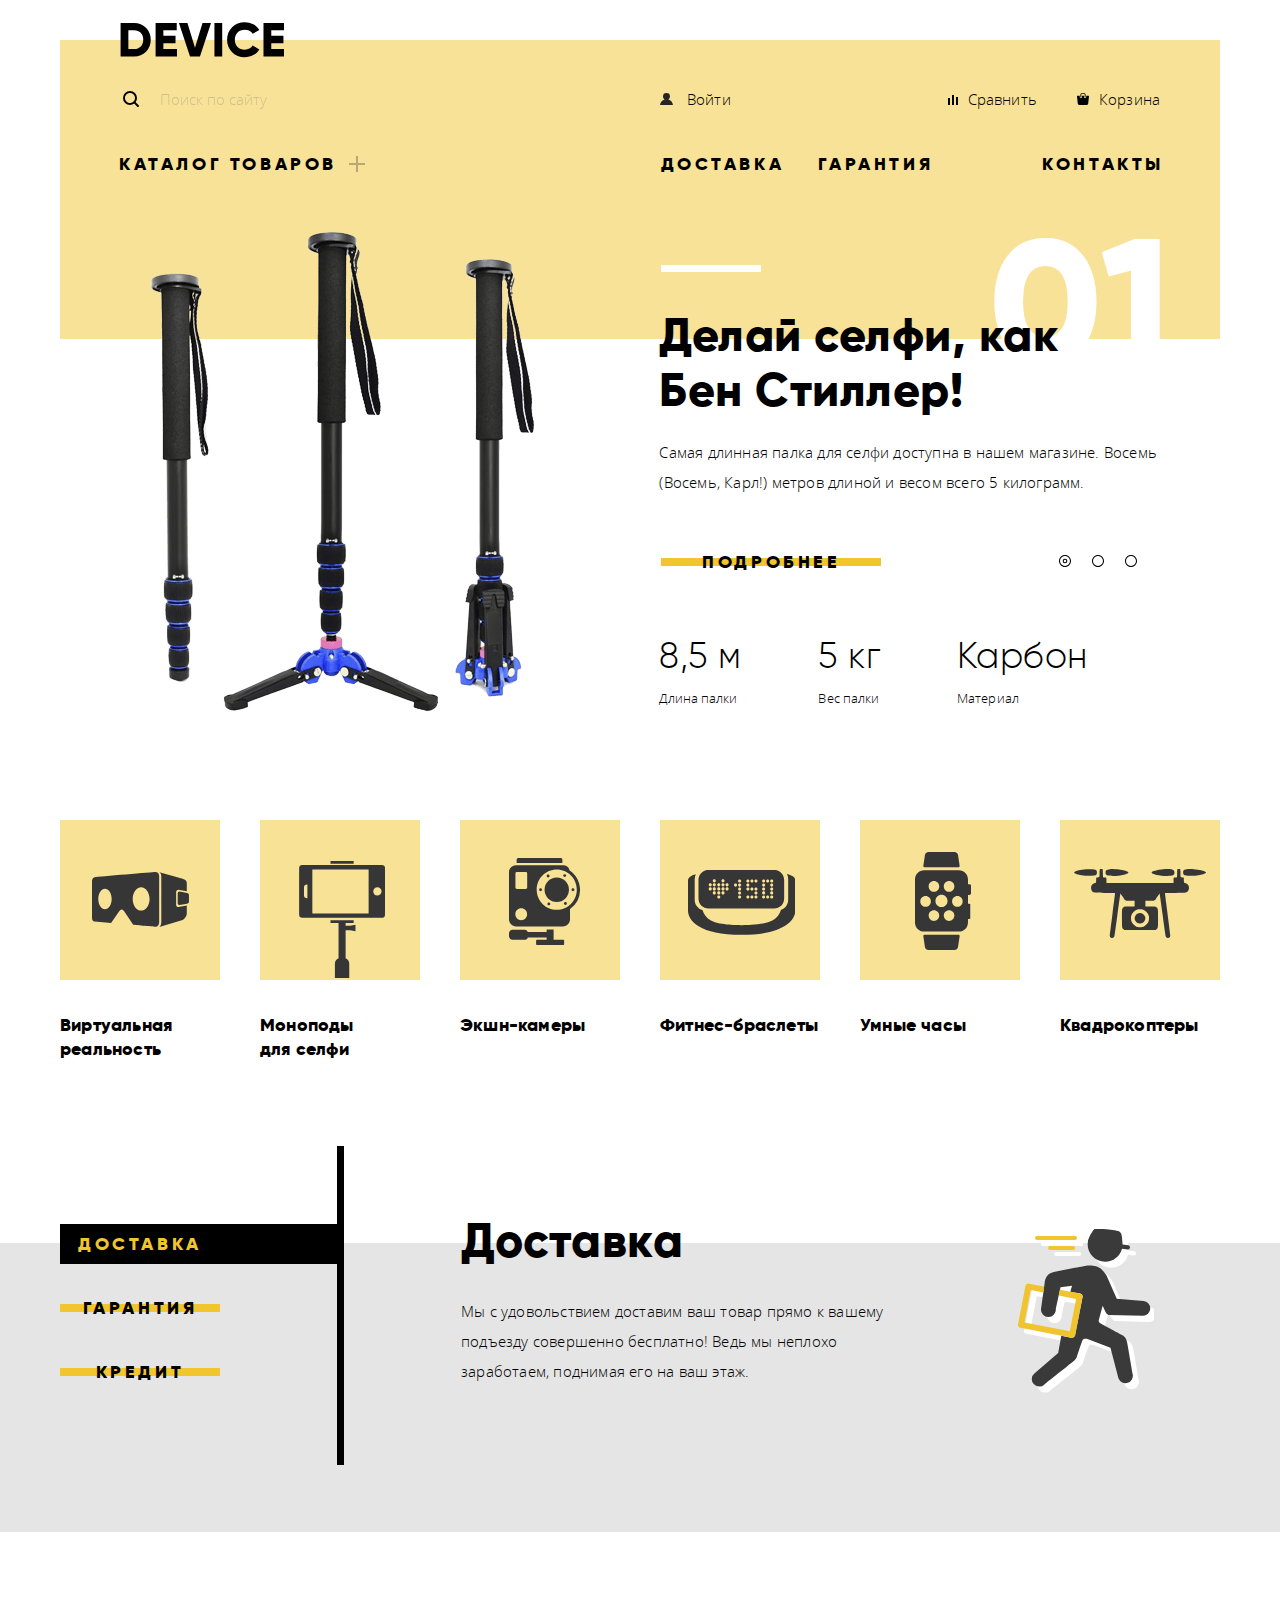
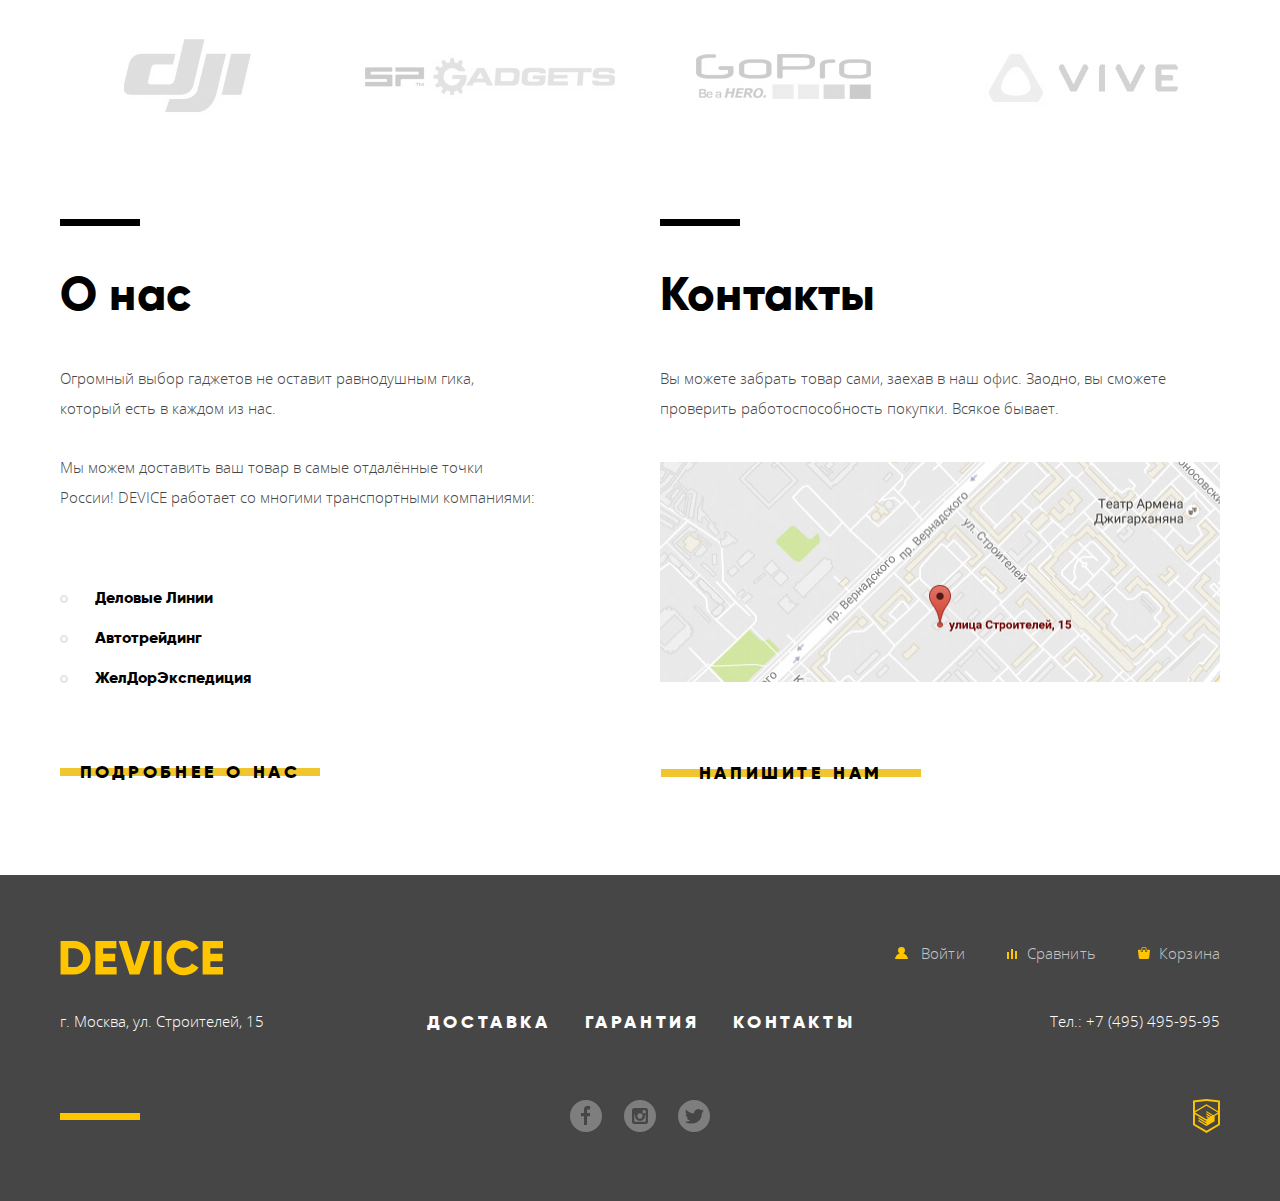
==== commit 2bc5d678: "final commit" ====
--- a/index.html
+++ b/index.html
@@ -14,6 +14,7 @@
         </a>
         <div class="main-navigation fl-container">
           <form action="https://echo.htmlacademy.ru" class="site-search js-search">
+            <label for="site-search" class="visually-hidden">Поиск по сайту</label>
             <input type="search" id="site-search" name="search" placeholder="Поиск по сайту" class="site-search-input">
             <button type="submit" class="site-search-btn btn-reset">Найти</button>
           </form>
@@ -44,11 +45,14 @@
     </header>
 
     <main class="wrapper index-main">
-      <div class="wrapper">
+      <div class="wrapper slider-relative">
         <div class="slider">
-          <input type="radio" class="visually-hidden slider-control-1" name="slider-control" id="slider-control-1"  checked>
-          <input type="radio" class="visually-hidden slider-control-2" name="slider-control" id="slider-control-2" >
-          <input type="radio" class="visually-hidden slider-control-3" name="slider-control" id="slider-control-3" >
+          <label for="slider-control-1" class="visually-hidden">Слайд номер один</label>
+          <input type="radio" class="visually-hidden slider-control-1" name="slider-control" id="slider-control-1" checked>
+          <label for="slider-control-2" class="visually-hidden">Слайд номер два</label>
+          <input type="radio" class="visually-hidden slider-control-2" name="slider-control" id="slider-control-2">
+          <label for="slider-control-3" class="visually-hidden">Слайд номер три</label>
+          <input type="radio" class="visually-hidden slider-control-3" name="slider-control" id="slider-control-3">
           <div class="slider-controls">
             <label for="slider-control-1"></label>
             <label for="slider-control-2"></label>
@@ -306,25 +310,55 @@
     <ul class="fl-container partners wrapper lst-reset">
       <li class="partners-item">
         <a class="partner-link" href="#">
-          <img src="img/logo-1-jpg.jpg" alt="partner-1" width="260" height="100">
+          <svg class="svg-logo" role="image" width="260" height="100">
+            <image class="with-filter" width="260" height="100" preserveAspectRatio="xMidYMid slice" xlink:href="img/logo-1-jpg.jpg" filter="url(#grayscale)">
+            </image>
+            <image class="without-filter" width="260" height="100" preserveAspectRatio="xMidYMid slice" xlink:href="img/logo-1-jpg.jpg">
+            </image>
+          </svg>
         </a>
       </li>
       <li class="partners-item">
         <a class="partner-link" href="#">
-          <img src="img/logo-2-jpg.jpg" alt="partner-2" width="260" height="100">
+          <svg class="svg-logo" role="image" width="260" height="100">
+            <image class="with-filter" width="260" height="100" preserveAspectRatio="xMidYMid slice" xlink:href="img/logo-2-jpg.jpg" filter="url(#grayscale)">
+            </image>
+            <image class="without-filter" width="260" height="100" preserveAspectRatio="xMidYMid slice" xlink:href="img/logo-2-jpg.jpg">
+            </image>
+          </svg> 
         </a>
       </li>
       <li class="partners-item">
         <a class="partner-link" href="#">
-          <img src="img/logo-3-jpg.jpg" alt="partner-3" width="260" height="100">
+          <svg class="svg-logo" role="image" width="260" height="100">
+            <image class="with-filter" width="260" height="100" preserveAspectRatio="xMidYMid slice" xlink:href="img/logo-3-jpg.jpg" filter="url(#grayscale)">
+            </image>
+            <image class="without-filter" width="260" height="100" preserveAspectRatio="xMidYMid slice" xlink:href="img/logo-3-jpg.jpg">
+            </image>
+          </svg> 
         </a>
       </li>
       <li class="partners-item">
         <a class="partner-link" href="#">
-          <img src="img/logo-4-jpg.jpg" alt="partner-4" width="260" height="100">
+          <svg class="svg-logo" role="image" width="260" height="100">
+            <image class="with-filter" width="260" height="100" preserveAspectRatio="xMidYMid slice" xlink:href="img/logo-4-jpg.jpg" filter="url(#grayscale)">
+            </image>
+            <image class="without-filter" width="260" height="100" preserveAspectRatio="xMidYMid slice" xlink:href="img/logo-4-jpg.jpg">
+            </image>
+          </svg> 
         </a>
       </li>
     </ul>
+
+    <div class="visually-hidden" role="presentation">
+      <svg xmlns="http://www.w3.org/2000/svg" xmlns:xlink="http://www.w3.org/1999/xlink" class="Playground__svg">
+        <defs>
+          <filter id="grayscale" x="0" y="0" width="100%" height="100%" filterUnits="objectBoundingBox" primitiveUnits="userSpaceOnUse" color-interpolation-filters="linearRGB">
+            <feColorMatrix type="saturate" values="0" in="SourceGraphic" result="colormatrix"></feColorMatrix>
+          </filter>
+        </defs>
+      </svg>
+    </div>    
 
     <div class="fl-container wrapper">
       <section class="info">
@@ -344,9 +378,8 @@
         <p>Вы можете забрать товар сами, заехав в наш офис. Заодно, вы сможете проверить работоспособность покупки. Всякое бывает.</p>
         <a href="img/map-big.jpg" class="contacts-map js-map">
           <img src="img/map.jpg" alt="Карта (уменьшенная)" width="560" height="220" class="map-preview">
-          <!-- <span class="visually-hidden">Увеличить карту</span> -->
-        </a>
-        <a href="#" title="Напишите нам" class="btn contacts-btn js-write-us">Напишите нам</a>
+        </a>
+        <a href="writeus.html" title="Напишите нам" class="btn contacts-btn js-write-us">Напишите нам</a>
       </section>
     </div>
 
@@ -431,112 +464,7 @@
       </form>
     </section>
 
-    <script>
-      //----------- form-modal -----------//
-      var link = document.querySelector(".js-write-us"),
-          popup = document.querySelector(".js-form-modal"),
-          close = document.querySelector(".js-modal-close"),
-          form = popup.querySelector("form"),
-          login = popup.querySelector("[name=name]"),
-          email = popup.querySelector("[name=email]"),
-          text = popup.querySelector("[name=text]"),
-          isStorageSupport = true,
-          storage = "",
-          storageEmail = "";
-
-      try {
-        storage = localStorage.getItem("login");
-        storageEmail = localStorage.getItem("email");
-      } catch (err) {
-        isStorageSupport = false;
-      }
-
-      link.addEventListener("click", function (evt) {
-        evt.preventDefault();
-        popup.classList.add("form-modal-show");
-
-        if (storage) {
-          if (storageEmail) {
-            login.value = storage;
-            email.value = storageEmail;
-            text.focus();
-          } else {
-            login.value = storage;
-            email.focus();
-          }
-        } else {
-          login.focus();
-        }
-      });
-
-      close.addEventListener("click", function (evt) {
-        evt.preventDefault();
-        popup.classList.remove("form-modal-show");
-        popup.classList.remove("form-modal-error");
-      });
-
-      form.addEventListener("submit", function (evt) {
-        if (!login.value || !email.value) {
-          evt.preventDefault();
-          popup.classList.remove("form-modal-error");
-          popup.offsetWidth = popup.offsetWidth;
-          popup.classList.add("form-modal-error");
-          console.log('Нужно ввести имя и email');
-        } else {
-          if (isStorageSupport) {
-            localStorage.setItem("login", login.value);
-            localStorage.setItem("email", email.value);
-          }
-        }
-      });
-
-      window.addEventListener("keydown", function (evt) {
-        if (evt.keyCode === 27) {
-          evt.preventDefault();
-          if (popup.classList.contains("form-modal-show")) {
-            popup.classList.remove("form-modal-show");
-            popup.classList.remove("form-modal-error");
-          }
-        }
-      });
-      // ----------- map popup ------------- //
-      var mapLink = document.querySelector(".js-map"),
-          mapPopup = document.querySelector(".map-popup"),
-          mapClose = mapPopup.querySelector(".js-map-close");
-
-      mapLink.addEventListener("click", function (evt) {
-        evt.preventDefault();
-        mapPopup.classList.add("map-popup-show");
-      });
-
-      mapClose.addEventListener("click", function (evt) {
-        evt.preventDefault();
-        mapPopup.classList.remove("map-popup-show");
-      });
-
-      window.addEventListener("keydown", function (evt) {
-        if (evt.keyCode === 27) {
-          evt.preventDefault();
-          if (mapPopup.classList.contains("map-popup-show")) {
-            mapPopup.classList.remove("map-popup-show");
-          }
-        }
-      });
-
-      // --------- search ---------- //
-
-      var searchForm = document.querySelector(".js-search");
-          searchInput = searchForm.querySelector(".site-search-input");
-
-      searchForm.addEventListener("submit", function(evt) {
-        if (!searchInput.value) {
-          evt.preventDefault();
-        }
-      });
-
-    </script>
-
-<!-- <p>Репозиторий создан для обучения на профессиональном онлайн‑курсе «<a href="https://htmlacademy.ru/intensive/htmlcss">HTML и CSS, уровень 1</a>».</p> -->
+    <script src="js/script.min.js"></script>
 
   </body>
 </html>
--- a/css/style.min.css
+++ b/css/style.min.css
@@ -1 +1 @@
-@font-face{font-family:'Gilroy';src:local('Gilroy-ExtraBold'),local('Gilroy - Extra Bold'),url(../fonts/gilroyextrabold.woff2) format('woff2'),url(../fonts/gilroyextrabold.woff) format('woff');font-weight:800;font-style:normal}@font-face{font-family:'Gilroy';src:local('Gilroy-Light'),local('Gilroy - Light'),url(../fonts/gilroylight.woff2) format('woff2'),url(../fonts/gilroylight.woff) format('woff');font-weight:300;font-style:normal}@font-face{font-family:'Open Sans';src:local('OpenSans-light'),local('Open Sans - light'),url(../fonts/opensanslight.woff2) format('woff2'),url(../fonts/opensanslight.woff) format('woff');font-weight:300;font-style:normal}@font-face{font-family:'Open Sans';src:local('OpenSans'),local('Open Sans'),url(../fonts/opensans.woff2) format('woff2'),url(../fonts/opensans.woff) format('woff');font-weight:400;font-style:normal}.btn-reset{border:none;background:none;cursor:pointer;outline:none;padding:0;margin:0}.lst-reset{padding:0;margin:0;list-style-type:none}.mp-reset{margin:0;padding:0}.wrapper{width:1160px;margin:0 auto}.container{width:1040px;margin:0 auto}.fl-container{display:-webkit-box;display:-ms-flexbox;display:flex}.fld-column{-webkit-box-orient:vertical;-webkit-box-direction:normal;-ms-flex-direction:column;flex-direction:column}.flw-wrap{-ms-flex-wrap:wrap;flex-wrap:wrap}a{color:black;text-decoration:none}.visually-hidden{position:absolute;width:1px;height:1px;margin:-1px;border:0;padding:0;clip:rect(0 0 0 0);overflow:hidden}.btn{color:#000;font-family:'Gilroy','Arial',sans-serif;font-size:18px;font-weight:800;line-height:40px;text-transform:uppercase;letter-spacing:2.15px;background-image:-webkit-gradient(linear,left top,left bottom,from(#f0c52e),to(#f0c52e));background-image:-webkit-linear-gradient(#f0c52e 0%,#f0c52e 100%);background-image:-o-linear-gradient(#f0c52e 0%,#f0c52e 100%);background-image:linear-gradient(#f0c52e 0%,#f0c52e 100%);background-size:1px 8px;background-repeat:repeat-x;background-position:0 50%;-webkit-transition:background 0.6s;-o-transition:background 0.6s;transition:background 0.6s}.btn:hover,.btn:focus{background-size:1px 100%}.btn:active{background-size:1px 100%;color:rgba(0,0,0,.3)}.inner-logo:hover,.main-user-nav a:hover,.main-site-list a:hover,.footer-nav-item a:hover,.footer-social-list a:hover,.footer-social-item:last-child a:hover,.pagination-number:hover,.footer-social-copyright:hover{opacity:.6}.inner-logo:active,.main-user-nav a:focus,.main-site-list a:focus,.footer-nav-item a:active,.footer-social-list-copyright:active,.main-user-out,.footer-user-nav .main-user-out,.footer-social-copyright:active{opacity:.3}.pagination-numbers .pagination-current,.sort-list .sort-list-active,.pagination-number:active,.sort-control .sort-arrow-active{opacity:1}.main-header{background-color:rgb(248,226,151);position:relative;margin-top:40px;padding:34px 0 0 0}.header-logo{display:block;position:absolute;top:-18.5px;left:60px}.site-search,.main-user-nav{padding:0;margin:0;width:50%}.main-user-item{margin:0 20px}.main-user-item:first-child{margin-right:auto}.main-user-item:last-child{margin-right:0}.main-user-out{margin-left:15px}.main-site-list{padding:0;padding-bottom:161px;position:relative;margin-top:28px;margin-left:-1px;max-width:1140px}.inner-main-site-list{padding-bottom:48px}.main-site-item:first-child{-ms-flex-preferred-size:50%;flex-basis:50%;cursor:pointer}.main-submenu-toggle:after{content:url(../img/plus.svg);display:inline-block;vertical-align:middle;opacity:.3;margin-left:12px;cursor:pointer}.main-site-item:not(:first-child){margin:0 13px 0 21px}.main-site-item:last-child{margin-right:-4px;margin-left:auto;text-align:right}.site-search-input{border:none;border-bottom:2px solid transparent;border-top:2px solid transparent;-webkit-box-sizing:border-box;box-sizing:border-box;background-color:rgb(248,226,151);background-image:url(../img/search.svg);background-repeat:no-repeat;background-position:3px 50%;font-family:'Open Sans','Arial',sans-serif;font-size:15px;font-weight:300;line-height:44px;height:50px;color:#000;padding-left:40px;width:356px;outline:none}.site-search-input::-webkit-input-placeholder{opacity:.3}.site-search-input::-ms-input-placeholder{opacity:.3}.site-search-input::-moz-placeholder{opacity:.3}.site-search-input:hover::-webkit-input-placeholder,.site-search-input:focus::-webkit-input-placeholder{opacity:.6}.site-search-input:hover::-ms-input-placeholder,.site-search-input:focus::-ms-input-placeholder{opacity:.6}.site-search-input:hover::-moz-placeholder,.site-search-input:focus::-moz-placeholder{opacity:.6}.site-search-input:focus{border-top:2px solid transparent;border-bottom:2px solid #000;-webkit-box-sizing:border-box;box-sizing:border-box;line-height:44px}.site-search-input:focus~.site-search-btn{position:static}.site-search-btn{-webkit-box-sizing:border-box;box-sizing:border-box;font-family:'Open Sans','Arial',sans-serif;font-size:15px;font-weight:300;line-height:46px;letter-spacing:.2px;color:#000;padding:0 18.29px;margin-left:-4px;border:2px solid black;background:none;outline:none;position:fixed;top:-9999px;cursor:default}.site-search-btn:hover{background-color:#000;color:#fff;cursor:pointer}.site-search-btn:active{position:static;color:rgba(255,255,255,.3)}.main-navigation{-webkit-box-align:center;-ms-flex-align:center;align-items:center;-webkit-box-pack:justify;-ms-flex-pack:justify;justify-content:space-between}.lst-reset{list-style-type:none}.main-user-item a{color:#000;font-family:'Open Sans','Arial',sans-serif;font-size:15px;font-weight:300;line-height:30px;letter-spacing:.15px}.main-user-item:first-child a:first-child:before{content:url(../img/user.svg);padding-right:14px}.main-user-item:nth-child(2) a:before{content:url(../img/compare.svg);padding-right:10px}.main-user-item:last-child a:before{content:url(../img/cart.svg);padding-right:10px}.main-site-item>a{color:#000;font-family:'Gilroy','Arial',sans-serif;font-size:18px;font-weight:800;line-height:24px;text-transform:uppercase;letter-spacing:3.6px}.main-site-item:first-child:hover .main-submenu{display:-webkit-box;display:-ms-flexbox;display:flex}.main-site-item:first-child:focus-within .main-submenu{display:-webkit-box;display:-ms-flexbox;display:flex}.main-submenu{display:none;position:absolute;width:1160px;left:-59px;min-height:162px;-ms-flex-wrap:wrap;flex-wrap:wrap;background-color:rgb(248,226,151);z-index:2;padding:19px 378px 35px 60px;-webkit-box-sizing:border-box;box-sizing:border-box}.main-submenu-item{-webkit-box-sizing:border-box;box-sizing:border-box;-ms-flex-preferred-size:33%;flex-basis:33%}.main-submenu-item:nth-of-type(3){margin-left:-36px}.main-submenu-item:last-of-type{-ms-flex-preferred-size:100%;flex-basis:100%}.main-submenu a{color:#000;font-family:'Open Sans','Arial',sans-serif;font-size:15px;font-weight:300;line-height:36px;letter-spacing:.15px}.index-main{overflow:hidden;position:relative;margin-top:-111px;padding-bottom:77px}.slider{width:300%;padding-bottom:102px}.slider-item{width:33.3333%}.slider-item div{-ms-flex-preferred-size:50%;flex-basis:50%}.slider-content{-webkit-box-sizing:border-box;box-sizing:border-box;padding:65px 62px 0 19.5px;position:relative}.slider-content h2{font-family:'Gilroy';font-size:47px;font-weight:800;line-height:1.19;letter-spacing:.5px;padding:0;margin:15px 0 0 0;position:relative}.slider-content h2:before{content:'';display:block;width:100px;height:7px;background-color:#fff;position:absolute;top:-43px;left:2px}.slider-content:after{content:'01';font-family:'Gilroy';font-size:179px;font-weight:800;line-height:1;letter-spacing:1.8px;text-align:right;color:#fff;position:absolute;top:-15px;right:46px;z-index:-1}.slider-item:nth-child(2) .slider-content{padding-right:96px}.slider-item:nth-child(2) .slider-content:after{content:'02'}.slider-item:not(:last-of-type) h2{max-width:400px}.slider-item:last-child .slider-content{padding-right:0}.slider-item:last-child p{padding-right:10px}.slider-item:last-child img{margin-top:10%}.slider-item:last-child .slider-content:after{content:'03'}.slider-content p{font-family:'Open Sans';font-size:15px;font-weight:300;line-height:2;letter-spacing:.2px;padding:0;margin:18px 0 0 0}.slider-img{text-align:center}.slider-img img{margin-right:15px}.slider-link{display:inline-block;vertical-align:middle;width:220px;margin-top:45px;margin-left:2px;text-align:center;letter-spacing:3.6px}.slider-control-1:checked~.slider-container{-webkit-transform:translateX(0);-ms-transform:translateX(0);transform:translateX(0)}.slider-control-1:checked~.slider-controls label:first-child{background-image:url(../img/slider-button.svg)}.slider-control-2:checked~.slider-container{-webkit-transform:translateX(-33.3333%);-ms-transform:translateX(-33.3333%);transform:translateX(-33.3333%)}.slider-control-2:checked~.slider-controls label:nth-child(2){background-image:url(../img/slider-button.svg)}.slider-control-3:checked~.slider-container{-webkit-transform:translateX(-66.6666%);-ms-transform:translateX(-66.6666%);transform:translateX(-66.6666%)}.slider-control-3:checked~.slider-controls label:last-child{background-image:url(../img/slider-button.svg)}.slider-controls{position:absolute;z-index:2;top:323px;right:66px}.slider-controls label{display:inline-block;vertical-align:middle;width:12px;height:12px;margin-right:17px;background-repeat:no-repeat;background-position:center center;background-size:cover;background-image:url(../img/slider-button-empty.svg);cursor:pointer}.slider-table{margin-top:48px;margin-left:-3px}.slider-table td{font-family:'Gilroy';font-size:36px;font-weight:300;line-height:1.33;letter-spacing:.4px;text-align:left;padding-bottom:4px}.slider-table td:not(:last-child){padding-right:74px}.slider-table-header td{font-family:'Open Sans';font-size:13px;font-weight:300;font-style:normal;font-stretch:normal;line-height:1.54;letter-spacing:.1px;text-align:left}.features-list{-webkit-box-pack:justify;-ms-flex-pack:justify;justify-content:space-between}.features-img{-webkit-box-pack:center;-ms-flex-pack:center;justify-content:center;-webkit-box-align:center;-ms-flex-align:center;align-items:center;width:160px;height:160px;background-color:rgba(240,197,46,.5);margin-bottom:34px}.features-item:nth-child(2) svg{margin:auto 0 2px 3px}.features-item:nth-child(3) svg{margin:3px 0 0 9px}.features-item:nth-child(4) svg{margin:5px 0 0 3px}.features-item:nth-child(5) svg{margin:2px 0 0 6px}.features-item:nth-child(6) svg{margin:8px 1px 0 0}.features-item .features-img:hover,.features-item .features-img:active{background-color:#f0c52e}.features-item:active .features-text,.features-item:active svg{opacity:.3}.features-item:active .features-img{background-color:#f0c52e}.features-text{font-family:'Gilroy','Arial',sans-serif;font-size:18px;font-weight:800;line-height:1.33;letter-spacing:.2px;display:inline-block;vertical-align:middle;max-width:160px}.features-text span{display:block}.benefits{background-image:-webkit-gradient(linear,left top,left bottom,color-stop(26.5%,#fff),color-stop(26.5%,#e5e5e5));background-image:-webkit-linear-gradient(top,#fff 26.5%,#e5e5e5 26.5%);background-image:-o-linear-gradient(top,#fff 26.5%,#e5e5e5 26.5%);background-image:linear-gradient(to bottom,#fff 26.5%,#e5e5e5 26.5%);padding:7px 0 67px 0}.benefits-control-1:checked~.benefits-list .benefits-item-1{display:block}.benefits-control-2:checked~.benefits-list .benefits-item-2{display:block}.benefits-control-3:checked~.benefits-list .benefits-item-3{display:block}.benefits-control-1:checked~.benefits-titles .benefits-title-1{background-color:#000}.benefits-control-1:checked~.benefits-titles .benefits-label-1{background-image:none;color:#f0c52e}.benefits-control-2:checked~.benefits-titles .benefits-title-2{background-color:#000}.benefits-control-2:checked~.benefits-titles .benefits-label-2{background-image:none;color:#f0c52e}.benefits-control-3:checked~.benefits-titles .benefits-title-3{background-color:#000}.benefits-control-3:checked~.benefits-titles .benefits-label-3{background-image:none;color:#f0c52e}.benefits-titles{border-right:7px solid black;-webkit-box-pack:center;-ms-flex-pack:center;justify-content:center;padding:78px 0 73px 0;-webkit-box-sizing:border-box;box-sizing:border-box}.benefits-title{padding-right:117px;margin:0}.benefits-title:active{background-color:black}.benefits-title:active label{background-color:black;color:#f7e184;background-image:none}.benefits-title:nth-child(2){margin:24px 0}.benefits-title label{width:160px;display:inline-block;vertical-align:middle;font-family:'Gilroy';font-size:18px;font-weight:800;line-height:40px;letter-spacing:3.6px;text-align:center;cursor:pointer}.benefits-item{display:none;padding-top:70px;padding-left:117px;padding:72px 323px 0 117px;-webkit-box-sizing:border-box;box-sizing:border-box;position:relative}.benefits-item:nth-child(2) span{display:block}.benefits-item:first-child:after{content:url(../img/delivery.svg);width:136px;height:164px;top:83px;right:66px}.benefits-item:nth-child(2):after{content:url(../img/warranty.svg);width:171px;height:194px;top:60px;right:66px}.benefits-item:last-child:after{content:url(../img/credit.svg);width:156px;height:186px;top:60px;right:66px}.benefits-item:after{position:absolute}.benefits-list h3{font-family:Gilroy;font-size:47.5px;font-weight:800;line-height:1;letter-spacing:.5px;padding:0;margin:0}.benefits-list p{font-family:'Open Sans';font-size:15px;font-weight:300;line-height:2;letter-spacing:.2px;margin-top:31px}.partners{-webkit-box-pack:justify;-ms-flex-pack:justify;justify-content:space-between;padding:95px 2px 92px 0;-webkit-box-sizing:border-box;box-sizing:border-box}.partner-link img{-webkit-filter:grayscale(1);filter:grayscale(1);opacity:.2}.partner-link:hover img{-webkit-filter:grayscale(0);filter:grayscale(0);opacity:1}.info,.contacts{-webkit-box-pack:justify;-ms-flex-pack:justify;justify-content:space-between;-webkit-box-sizing:border-box;box-sizing:border-box;padding-bottom:82px}.info{padding-right:95px}.info p:first-of-type{margin-bottom:31px}.contacts{padding-left:27px}.info h3,.contacts h3{color:#000;font-family:'Gilroy','Arial',sans-serif;font-size:47px;font-weight:800;line-height:48px;letter-spacing:.21px;position:relative}.info h3:before,.contacts h3:before{content:'';display:block;position:absolute;top:-51px;height:7px;width:80px;background-color:#000}.info p,.contacts p{color:#464646;font-family:'Open Sans','Arial',sans-serif;font-size:15px;font-weight:300;line-height:2;margin-top:-2px}.contacts-btn,.info-btn{display:block;font-family:'Gilroy','Arial',sans-serif;font-size:18px;font-weight:800;line-height:40px;letter-spacing:3.6px}.contacts-btn{margin-left:1px}.contacts-map{display:block;margin-top:39px;margin-bottom:66px}.info .btn,.contacts .btn{width:260px;text-align:center}.info-list{list-style-type:none;padding:50px 0 38px 0}.info-item{position:relative}.info-item:before{content:'';display:inline-block;vertical-align:middle;height:8px;width:8px;border-radius:50%;border:2px solid #000;-webkit-box-sizing:border-box;box-sizing:border-box;opacity:.1;margin-right:27px}.info-item a{color:#000;font-family:'Gilroy','Arial',sans-serif;font-size:16px;font-weight:800;line-height:40px}.form-modal{width:960px;height:590px;-webkit-box-shadow:0 10px 20px 0 rgba(4,6,6,1);box-shadow:0 10px 20px 0 rgba(4,6,6,1);z-index:2;position:fixed;top:50%;left:50%;background-color:#fff;margin:-295px 0 0 -480px;-webkit-box-sizing:border-box;box-sizing:border-box}.writeus-modal{background-color:#fff;padding:98px 100px 92px 100px}.form-modal-item{width:360px;-webkit-box-sizing:border-box;box-sizing:border-box}.form-modal-item:nth-child(2){margin-left:auto}.form-modal-item:last-child{margin-top:39px;margin-bottom:55px;-ms-flex-preferred-size:100%;flex-basis:100%}.form-modal label{display:block;font-family:'Gilroy','Arial',sans-serif;font-size:17.5px;font-weight:800;line-height:1.4;margin-bottom:13px;color:#000}.form-modal input,.form-modal textarea{border:2px solid transparent;background:none;outline:none;background-color:rgb(242,242,242);font-family:'Open Sans','Arial',sans-serif;font-size:14px;font-weight:400;line-height:1.25;color:rgba(70,70,70,.4)}.form-modal input:hover,.form-modal textarea:hover{background-color:rgba(219,219,219,.8)}.form-modal input:focus,.form-modal textarea:focus{border:2px solid #f0c52e;background-color:#fff}.form-modal input{padding:16px 20px 17px 20px;width:100%;-webkit-box-sizing:border-box;box-sizing:border-box}.form-modal textarea{width:100%;max-width:760px;min-height:156px;-webkit-box-sizing:border-box;box-sizing:border-box;padding:16px 0 0 20px}.modal-close{height:55px;width:55px;border:none;background:none;cursor:pointer;outline:none;background-image:url(../img/modal-close.svg);background-repeat:no-repeat;position:absolute;top:22px;right:22px;opacity:.5;z-index:3}.modal-close:hover{opacity:1}.modal-close:active{opacity:.3}.form-modal-submit{width:200px}.form-modal-show{display:block;-webkit-animation:bounce 0.6s;animation:bounce 0.6s}.form-modal-error{-webkit-animation:shake 0.6s;animation:shake 0.6s}.map-popup{width:960px;height:559px;position:fixed;top:50%;left:50%;margin:-280px 0 0 -480px;z-index:3}.map-popup:before,.form-modal:before{content:'';position:fixed;top:0;left:0;width:100%;height:100%;background-color:rgba(0,0,0,.75);z-index:-1;-webkit-animation:shadow 0.9s;animation:shadow 0.9s}.map-popup-show{display:block;-webkit-animation:bounce 0.6s;animation:bounce 0.6s}.map-popup p{position:absolute;top:0;left:0;z-index:1;margin:0}.map-popup iframe{position:relative;z-index:2;border:none}.main-footer{background-color:#464646;padding:65px 0 67px 0}.main-footer nav{-webkit-box-pack:justify;-ms-flex-pack:justify;justify-content:space-between}.footer-user-item{display:inline-block;vertical-align:middle;margin:0 19px}.footer-user-item:last-child{margin-right:0}.footer-nav{-webkit-box-pack:justify;-ms-flex-pack:justify;justify-content:space-between;-webkit-box-align:center;-ms-flex-align:center;align-items:center;padding:26px 0 63px 0}.footer-logo{position:relative}.footer-social{-webkit-box-pack:justify;-ms-flex-pack:justify;justify-content:space-between;-webkit-box-align:center;-ms-flex-align:center;align-items:center}.footer-social:before{content:'';display:block;width:80px;height:7px;padding:0;margin:0;border:0;background-color:#ffc600}.footer-nav-list{-ms-flex-preferred-size:100%;flex-basis:100%;text-align:center;margin-top:2px}.footer-user-nav{margin-top:-5px}.footer-user-item a{color:rgba(255,255,255,.7);font-family:'Open Sans','Arial',sans-serif;font-size:15px;font-weight:300;line-height:36px;letter-spacing:.15px}.footer-user-item:first-child a:first-child:before{content:url(../img/footer-user.svg);margin-right:13px}.footer-user-item:nth-child(2) a:before{content:url(../img/footer-compare.svg);margin-right:10px}.footer-user-item:last-child a:before{content:url(../img/footer-cart.svg);margin-right:9px}.footer-user-nav a:hover{color:rgba(255,255,255,1)}.footer-user-nav a:hover:before{opacity:.6}.footer-user-nav a:active{color:rgba(255,255,255,.3)}.footer-user-nav a:active:before{opacity:.3}.footer-nav-item{display:inline-block;vertical-align:middle;margin:0 14px 0 16px}.footer-nav-item a{color:#fff;font-family:'Gilroy','Arial',sans-serif;font-size:18px;font-weight:800;line-height:24px;text-transform:uppercase;letter-spacing:3.6px}.footer-nav-address,.footer-nav-phone{color:#fff;font-family:'Open Sans','Arial',sans-serif;font-size:15px;font-weight:300;line-height:30px;-ms-flex-preferred-size:30%;flex-basis:30%}.footer-nav-phone{text-align:right}.footer-social-item{display:inline-block;vertical-align:middle;margin:0 9px}.footer-social-item a{display:block;width:32px;height:32px;background-repeat:no-repeat;background-position:center center;opacity:.3}.footer-social-list{margin:0 54px 0 0}.footer-social-list a:active{opacity:.1}.footer-social-item:first-child a{background-image:url(../img/fb.svg)}.footer-social-item:nth-child(2) a{background-image:url(../img/instagram.svg)}.footer-social-item:nth-child(3) a{background-image:url(../img/twitter.svg)}.footer-social-copyright{display:block;opacity:1;width:27px;height:35px;background-image:url(../img/logo-html.svg);background-repeat:no-repeat}h1{color:#000;font-family:'Gilroy','Arial',sans-serif;font-size:47px;font-weight:800;line-height:48px;letter-spacing:.5px;padding:36px 0 0 0}.breadcrumb{list-style-type:none;padding:25px 0 46px 0}.breadcrumb li{display:inline-block;vertical-align:middle;margin:0 7px}.breadcrumb-link:hover{opacity:1}.breadcrumb-link:active{opacity:.1}.breadcrumb li:first-child{margin-left:0}.breadcrumb-active{cursor:default}.breadcrumb-link{opacity:.3;color:#000;font-family:'Open Sans','Arial',sans-serif;font-size:14px;font-weight:300;line-height:24px;letter-spacing:.1px}.breadcrumb li:not(:last-child):after{content:url(../img/nav-arrow.svg);margin-left:14px;width:4px;height:7px}.breadcrumb li:nth-child(2):after{margin-left:18px}.inner-main{position:relative}.inner-main:before,.inner-main:after{content:'';position:absolute;width:calc((100% - 1160px) / 2);height:100%;z-index:-1}.inner-main:before{left:0;top:0;background-image:-webkit-linear-gradient(top,#dbdbdb 70px,#eee 70px);background-image:-o-linear-gradient(top,#dbdbdb 70px,#eee 70px);background-image:linear-gradient(to bottom,#dbdbdb 70px,#eee 70px)}.inner-main:after{right:0;top:0;background-image:-webkit-linear-gradient(top,#dbdbdb 70px,#fff 70px);background-image:-o-linear-gradient(top,#dbdbdb 70px,#fff 70px);background-image:linear-gradient(to bottom,#dbdbdb 70px,#fff 70px)}.filter{padding:7px 70px 0 60px;position:relative;background-image:-webkit-linear-gradient(top,#dbdbdb 70px,#eee 70px);background-image:-o-linear-gradient(top,#dbdbdb 70px,#eee 70px);background-image:linear-gradient(to bottom,#dbdbdb 70px,#eee 70px)}.filter h3,.sort h3{font-family:'Gilroy','Arial',sans-serif;font-size:16px;font-weight:800;line-height:1.5;letter-spacing:3.6px;text-transform:uppercase}.filter h3{padding-bottom:76px}.sort{-webkit-box-align:center;-ms-flex-align:center;align-items:center;padding:7px 0 15px 0}.sort-control{margin-left:auto;padding:0 0 0 10px}.sort-arrow{display:inline-block;font-size:0;text-align:right;opacity:.2}.sort-arrow:hover{opacity:.4}.sort-arrow:active{opacity:1}.sort-arrow:first-child{margin-right:17px}.sort-arrow::before{display:inline-block;border:10px solid black;border-right-width:5px;border-right-color:transparent;border-left-width:5px;border-left-color:transparent;content:''}.sort-arrow-up::before{border-top-width:0}.sort-arrow-down::before{border-bottom-width:0}.filter fieldset{border:none;padding:0;margin:0;width:200px}.filter legend{border-top:2px solid #000;width:100%;font-family:'Gilroy','Arial',sans-serif;font-size:18px;font-weight:800;line-height:1.33;letter-spacing:.2px;text-align:left;color:#000;padding:11px 0 30px 0}.filter label{cursor:pointer}.color span,.bluetooth span{font-family:'Open Sans','Arial',sans-serif;font-size:14px;font-weight:300;letter-spacing:.1px;color:#000;position:relative}.color span:before{content:url(../img/checkbox-off.svg);display:inline-block;vertical-align:middle;padding-right:15px}.color input:checked~span:before{content:url(../img/checkbox-on.svg);padding-right:11px}.bluetooth label{margin-left:-2px}.bluetooth label:first-of-type{margin-top:-6px;margin-bottom:13px}.bluetooth span:before{content:url(../img/radio-off.svg);display:inline-block;vertical-align:middle;padding-right:15px}.bluetooth input:checked~span:before{content:url(../img/radio-on.svg)}.color label{margin-left:-2px}.color label:first-of-type{margin-top:-4px}.color label:not(:last-child){margin-bottom:14px}.color label:last-child{margin-bottom:37px}.color label:hover,.bluetooth label:hover{opacity:.6}.color label:active,.bluetooth label:active{opacity:1}.filter .price{padding:0 0 10px 0}.price legend{padding:11px 0 39px 0}.price-value{display:block;position:relative;width:100%;height:2px;margin:-4px 0 57px 0;background-color:#dbdbdb}.price-value:before,.price-value:after{content:url(../img/filter-button.svg);position:absolute;top:-10px;left:-6px;z-index:2;cursor:pointer;width:20px;height:20px}.price-value:after{left:53%}.price-value span{font-family:'Gilroy','Arial',sans-serif;font-size:14px;font-weight:300;line-height:45px;letter-spacing:normal;text-align:center;color:rgba(0,0,0,.2)}.price-min:after{content:'';display:block;width:53%;background-color:#91c92f;height:2px;position:absolute;top:0;left:0}.price-max{margin-left:30%}.filter-btn{width:100%;margin-top:35px;letter-spacing:3.6px}.item-list{list-style-type:none;padding:61px 0 0 0;min-width:760px;margin:0;background-color:#fff;-webkit-box-pack:justify;-ms-flex-pack:justify;justify-content:space-between}.item-card{margin-bottom:32px;position:relative}.item-card-new:after{content:'NEW';position:absolute;top:28px;right:27px;width:60px;height:61px;-webkit-box-sizing:border-box;box-sizing:border-box;border:1px solid #464646;border-radius:50%;opacity:.2;font-family:'Gilroy','Arial',sans-serif;font-size:14px;font-weight:800;line-height:61px;letter-spacing:.7px;text-align:center;color:#464646}.item-list-container{width:100%;padding:0 0 0 71px;-webkit-box-sizing:border-box;box-sizing:border-box;background-image:-webkit-linear-gradient(top,#dbdbdb 70px,#fff 70px);background-image:-o-linear-gradient(top,#dbdbdb 70px,#fff 70px);background-image:linear-gradient(to bottom,#dbdbdb 70px,#fff 70px);margin-left:-1px}.sort-list{margin-left:39px}.sort-list-item{display:inline-block;vertical-align:middle;opacity:.3;margin:0 7px}.sort-list-item:hover{opacity:.6}.sort-list-item:active{opacity:1}.sort-list-btn{font-family:'Open Sans','Arial',sans-serif;font-size:14px;font-weight:400;line-height:1.29;letter-spacing:normal;padding:0 6px}.item-list dl{width:360px;margin-top:29px}.item-list dt{font-family:'Gilroy','Arial',sans-serif;font-size:18px;font-weight:800;letter-spacing:.2px;line-height:1.33;color:#000;padding:0;margin:0;-ms-flex-preferred-size:72%;flex-basis:72%}.item-list dd{font-family:'Gilroy','Arial',sans-serif;font-size:16px;font-weight:300;line-height:1.5;letter-spacing:.2px;color:#464646;padding:0;margin:0;text-align:right;-ms-flex-preferred-size:28%;flex-basis:28%}.item-card:nth-child(2) dt{padding-right:30px}.item-container{position:relative}.cart-add{display:none;position:absolute;top:0;left:0;width:360px;height:380px;background-color:rgba(238,238,238,.7);text-align:center}.item-container:hover .cart-add{display:block}.item-container:focus-within .cart-add{display:block}.cart-add-btn{display:inline-block;vertical-align:middle;margin-top:50%;padding:0 35px}.btn-compare{display:block;margin:33px auto 0 auto;opacity:.5;font-family:'Open Sans','Arial',sans-serif;font-size:13px;font-weight:300;font-style:normal;font-stretch:normal;line-height:1.54;letter-spacing:.1px;color:rgba(0,0,0,.5)}.btn-compare:hover,.btn-compare:focus{opacity:1;color:rgba(0,0,0,1)}.btn-compare:active{color:rgba(0,0,0,.2);opacity:.2}.pagination-list{-webkit-box-pack:justify;-ms-flex-pack:justify;justify-content:space-between;-webkit-box-align:center;-ms-flex-align:center;align-items:center;padding:0;background-color:rgba(70,70,70,.08);margin:-13px 0 77px 0}.pagination-item a{text-transform:uppercase;font-family:'Gilroy','Arial',sans-serif;font-size:16px;font-weight:800;line-height:70px;letter-spacing:3.2px}.pagination-control a{padding:25px 28px 25px 29px}.pagination-control:hover,.pagination-control:active{background-color:rgba(70,70,70,.08)}.pagination-control:active{opacity:.3}.pagination-numbers{text-align:center;margin-left:11px}.pagination-numbers li{margin:0 13.5px}.pagination-current{cursor:default}.pagination-numbers a{opacity:.3}@-webkit-keyframes bounce{0%{-webkit-transform:translateY(-2000px);transform:translateY(-2000px)}70%{-webkit-transform:translateY(30px);transform:translateY(30px)}90%{-webkit-transform:translateY(-10px);transform:translateY(-10px)}100%{-webkit-transform:translateY(0);transform:translateY(0)}}@keyframes bounce{0%{-webkit-transform:translateY(-2000px);transform:translateY(-2000px)}70%{-webkit-transform:translateY(30px);transform:translateY(30px)}90%{-webkit-transform:translateY(-10px);transform:translateY(-10px)}100%{-webkit-transform:translateY(0);transform:translateY(0)}}@-webkit-keyframes shake{0%,100%{-webkit-transform:translateX(0);transform:translateX(0)}10%,30%,50%,70%,90%{-webkit-transform:translateX(-10px);transform:translateX(-10px)}20%,40%,60%,80%{-webkit-transform:translateX(10px);transform:translateX(10px)}}@keyframes shake{0%,100%{-webkit-transform:translateX(0);transform:translateX(0)}10%,30%,50%,70%,90%{-webkit-transform:translateX(-10px);transform:translateX(-10px)}20%,40%,60%,80%{-webkit-transform:translateX(10px);transform:translateX(10px)}}@-webkit-keyframes shadow{0%{background-color:rgba(0,0,0,0)}25%{background-color:rgba(0,0,0,.1)}50%{background-color:rgba(0,0,0,.3)}100%{background-color:rgba(0,0,0,.75)}}@keyframes shadow{0%{background-color:rgba(0,0,0,0)}25%{background-color:rgba(0,0,0,.1)}50%{background-color:rgba(0,0,0,.3)}100%{background-color:rgba(0,0,0,.75)}}
+@font-face{font-family:'Gilroy';src:local('Gilroy-ExtraBold'),local('Gilroy - Extra Bold'),url(../fonts/gilroyextrabold.woff2) format('woff2'),url(../fonts/gilroyextrabold.woff) format('woff');font-weight:800;font-style:normal}@font-face{font-family:'Gilroy';src:local('Gilroy-Light'),local('Gilroy - Light'),url(../fonts/gilroylight.woff2) format('woff2'),url(../fonts/gilroylight.woff) format('woff');font-weight:300;font-style:normal}@font-face{font-family:'Open Sans';src:local('OpenSans-light'),local('Open Sans - light'),url(../fonts/opensanslight.woff2) format('woff2'),url(../fonts/opensanslight.woff) format('woff');font-weight:300;font-style:normal}@font-face{font-family:'Open Sans';src:local('OpenSans'),local('Open Sans'),url(../fonts/opensans.woff2) format('woff2'),url(../fonts/opensans.woff) format('woff');font-weight:400;font-style:normal}.btn-reset{border:none;background:none;cursor:pointer;outline:none;padding:0;margin:0}.lst-reset{padding:0;margin:0;list-style-type:none}.mp-reset{margin:0;padding:0}.wrapper{width:1160px;margin:0 auto}.container{width:1040px;margin:0 auto}.fl-container{display:-webkit-box;display:-ms-flexbox;display:flex}.fld-column{-webkit-box-orient:vertical;-webkit-box-direction:normal;-ms-flex-direction:column;flex-direction:column}.flw-wrap{-ms-flex-wrap:wrap;flex-wrap:wrap}a{color:black;text-decoration:none}.visually-hidden{position:absolute;width:1px;height:1px;margin:-1px;border:0;padding:0;clip:rect(0 0 0 0);overflow:hidden}.btn{color:#000;font-family:'Gilroy','Arial',sans-serif;font-size:18px;font-weight:800;line-height:40px;text-transform:uppercase;letter-spacing:2.15px;background-image:-webkit-gradient(linear,left top,left bottom,from(#f0c52e),to(#f0c52e));background-image:-webkit-linear-gradient(#f0c52e 0%,#f0c52e 100%);background-image:-o-linear-gradient(#f0c52e 0%,#f0c52e 100%);background-image:linear-gradient(#f0c52e 0%,#f0c52e 100%);background-size:1px 8px;background-repeat:repeat-x;background-position:0 50%;-webkit-transition:background 0.6s;-o-transition:background 0.6s;transition:background 0.6s}.btn:hover,.btn:focus{background-size:1px 100%}.btn:active{background-size:1px 100%;color:rgba(0,0,0,.3)}.inner-logo:hover,.main-user-nav a:hover,.main-site-list a:hover,.footer-nav-item a:hover,.footer-social-list a:hover,.footer-social-item:last-child a:hover,.pagination-number:hover,.footer-social-copyright:hover{opacity:.6}.inner-logo:active,.main-user-nav a:focus,.main-site-list a:focus,.footer-nav-item a:active,.footer-social-list-copyright:active,.main-user-out,.footer-user-nav .main-user-out,.footer-social-copyright:active{opacity:.3}.pagination-numbers .pagination-current,.sort-list .sort-list-active,.pagination-number:active,.sort-control .sort-arrow-active{opacity:1}.main-header{background-color:rgb(248,226,151);position:relative;margin-top:40px;padding:34px 0 0 0}.header-logo{display:block;position:absolute;top:-18.5px;left:60px}.site-search,.main-user-nav{padding:0;margin:0;width:50%}.main-user-item{margin:0 20px}.main-user-item:first-child{margin-right:auto}.main-user-item:last-child{margin-right:0}.main-user-out{margin-left:15px}.main-site-list{padding:0;padding-bottom:161px;position:relative;margin-top:28px;margin-left:-1px;max-width:1140px}.inner-main-site-list{padding-bottom:48px}.main-site-item:first-child{-ms-flex-preferred-size:50%;flex-basis:50%;cursor:pointer}.main-submenu-toggle:after{content:url(../img/plus.svg);display:inline-block;vertical-align:middle;opacity:.3;margin-left:12px;cursor:pointer}.main-site-item:not(:first-child){margin:0 13px 0 21px}.main-site-item:last-child{margin-right:-4px;margin-left:auto;text-align:right}.site-search-input{border:none;border-bottom:2px solid transparent;border-top:2px solid transparent;-webkit-box-sizing:border-box;box-sizing:border-box;background-color:rgb(248,226,151);background-image:url(../img/search.svg);background-repeat:no-repeat;background-position:3px 50%;font-family:'Open Sans','Arial',sans-serif;font-size:15px;font-weight:300;line-height:44px;height:50px;color:#000;padding-left:40px;width:356px;outline:none}.site-search-input::-webkit-input-placeholder{opacity:.3}.site-search-input::-ms-input-placeholder{opacity:.3}.site-search-input::-moz-placeholder{opacity:.3}.site-search-input:hover::-webkit-input-placeholder,.site-search-input:focus::-webkit-input-placeholder{opacity:.6}.site-search-input:hover::-ms-input-placeholder,.site-search-input:focus::-ms-input-placeholder{opacity:.6}.site-search-input:hover::-moz-placeholder,.site-search-input:focus::-moz-placeholder{opacity:.6}.site-search-input:focus{border-top:2px solid transparent;border-bottom:2px solid #000;-webkit-box-sizing:border-box;box-sizing:border-box;line-height:44px}.site-search-input:focus~.site-search-btn{position:static}.site-search-btn:focus{position:static}.site-search-btn{-webkit-box-sizing:border-box;box-sizing:border-box;font-family:'Open Sans','Arial',sans-serif;font-size:15px;font-weight:300;line-height:46px;letter-spacing:.2px;color:#000;padding:0 18.29px;margin-left:-4px;border:2px solid black;background:none;outline:none;position:fixed;top:-9999px;cursor:default}.site-search-btn:hover{background-color:#000;color:#fff;cursor:pointer}.site-search-btn:active{position:static;color:rgba(255,255,255,.3)}.main-navigation{-webkit-box-align:center;-ms-flex-align:center;align-items:center;-webkit-box-pack:justify;-ms-flex-pack:justify;justify-content:space-between}.lst-reset{list-style-type:none}.main-user-item a{color:#000;font-family:'Open Sans','Arial',sans-serif;font-size:15px;font-weight:300;line-height:30px;letter-spacing:.15px}.main-user-item:first-child a:first-child:before{content:url(../img/user.svg);padding-right:14px}.main-user-item:nth-child(2) a:before{content:url(../img/compare.svg);padding-right:10px}.main-user-item:last-child a:before{content:url(../img/cart.svg);padding-right:10px}.main-site-item>a{color:#000;font-family:'Gilroy','Arial',sans-serif;font-size:18px;font-weight:800;line-height:24px;text-transform:uppercase;letter-spacing:3.6px}.main-site-item:first-child:hover .main-submenu{display:-webkit-box;display:-ms-flexbox;display:flex}.main-site-item:first-child:focus-within .main-submenu{display:-webkit-box;display:-ms-flexbox;display:flex}.main-submenu{display:none;position:absolute;width:1160px;left:-59px;min-height:162px;-ms-flex-wrap:wrap;flex-wrap:wrap;background-color:rgb(248,226,151);z-index:2;padding:19px 378px 35px 60px;-webkit-box-sizing:border-box;box-sizing:border-box}.main-submenu-item{-webkit-box-sizing:border-box;box-sizing:border-box;-ms-flex-preferred-size:33%;flex-basis:33%}.main-submenu-item:nth-of-type(3){margin-left:-36px}.main-submenu-item:last-of-type{-ms-flex-preferred-size:100%;flex-basis:100%}.main-submenu a{color:#000;font-family:'Open Sans','Arial',sans-serif;font-size:15px;font-weight:300;line-height:36px;letter-spacing:.15px}.index-main{overflow:hidden;position:relative;margin-top:-111px;padding-bottom:77px}.slider{width:300%;padding-bottom:102px}.slider-relative{position:relative}.slider-item{width:33.3333%}.slider-item div{-ms-flex-preferred-size:50%;flex-basis:50%}.slider-content{-webkit-box-sizing:border-box;box-sizing:border-box;padding:65px 62px 0 19.5px;position:relative}.slider-content h2{font-family:'Gilroy','Arial',sans-serif;;font-size:47px;font-weight:800;line-height:1.19;letter-spacing:.5px;padding:0;margin:15px 0 0 0;position:relative}.slider-content h2:before{content:'';display:block;width:100px;height:7px;background-color:#fff;position:absolute;top:-43px;left:2px}.slider-content:after{content:'01';font-family:'Gilroy','Arial',sans-serif;;font-size:179px;font-weight:800;line-height:1;letter-spacing:1.8px;text-align:right;color:#fff;position:absolute;top:-15px;right:46px;z-index:-1}.slider-item:nth-child(2) .slider-content{padding-right:96px}.slider-item:nth-child(2) .slider-content:after{content:'02'}.slider-item:not(:last-of-type) h2{max-width:400px}.slider-item:last-child .slider-content{padding-right:0}.slider-item:last-child p{padding-right:10px}.slider-item:last-child img{margin-top:10%}.slider-item:last-child .slider-content:after{content:'03'}.slider-content p{font-family:'Open Sans','Arial',sans-serif;;font-size:15px;font-weight:300;line-height:2;letter-spacing:.2px;padding:0;margin:18px 0 0 0}.slider-img{text-align:center}.slider-img img{margin-right:15px}.slider-link{display:inline-block;vertical-align:middle;width:220px;margin-top:45px;margin-left:2px;text-align:center;letter-spacing:3.6px}.slider-control-1:checked~.slider-container{-webkit-transform:translateX(0);-ms-transform:translateX(0);transform:translateX(0)}.slider-control-1:checked~.slider-controls label:first-child{background-image:url(../img/slider-button.svg)}.slider-control-2:checked~.slider-container{-webkit-transform:translateX(-33.3333%);-ms-transform:translateX(-33.3333%);transform:translateX(-33.3333%)}.slider-control-2:checked~.slider-controls label:nth-child(2){background-image:url(../img/slider-button.svg)}.slider-control-3:checked~.slider-container{-webkit-transform:translateX(-66.6666%);-ms-transform:translateX(-66.6666%);transform:translateX(-66.6666%)}.slider-control-3:checked~.slider-controls label:last-child{background-image:url(../img/slider-button.svg)}.slider-controls{position:absolute;z-index:2;bottom:251px;right:66px}.slider-controls label{display:inline-block;vertical-align:middle;width:12px;height:12px;margin-right:17px;background-repeat:no-repeat;background-position:center center;background-size:cover;background-image:url(../img/slider-button-empty.svg);cursor:pointer}.slider-table{margin-top:48px;margin-left:-3px}.slider-table td{font-family:'Gilroy','Arial',sans-serif;;font-size:36px;font-weight:300;line-height:1.33;letter-spacing:.4px;text-align:left;padding-bottom:4px}.slider-table td:not(:last-child){padding-right:74px}.slider-table-header td{font-family:'Open Sans','Arial',sans-serif;;font-size:13px;font-weight:300;font-style:normal;font-stretch:normal;line-height:1.54;letter-spacing:.1px;text-align:left}.features-list{-webkit-box-pack:justify;-ms-flex-pack:justify;justify-content:space-between}.features-img{-webkit-box-pack:center;-ms-flex-pack:center;justify-content:center;-webkit-box-align:center;-ms-flex-align:center;align-items:center;width:160px;height:160px;background-color:rgba(240,197,46,.5);margin-bottom:34px}.features-item:nth-child(2) svg{margin:auto 0 2px 3px}.features-item:nth-child(3) svg{margin:3px 0 0 9px}.features-item:nth-child(4) svg{margin:5px 0 0 3px}.features-item:nth-child(5) svg{margin:2px 0 0 6px}.features-item:nth-child(6) svg{margin:8px 1px 0 0}.features-item .features-img:hover,.features-item .features-img:active{background-color:#f0c52e}.features-item:active .features-text,.features-item:active svg{opacity:.3}.features-item:active .features-img{background-color:#f0c52e}.features-text{font-family:'Gilroy','Arial',sans-serif;font-size:18px;font-weight:800;line-height:1.33;letter-spacing:.2px;display:inline-block;vertical-align:middle;max-width:160px}.features-text span{display:block}.benefits{background-image:-webkit-gradient(linear,left top,left bottom,color-stop(26.5%,#fff),color-stop(26.5%,#e5e5e5));background-image:-webkit-linear-gradient(top,#fff 26.5%,#e5e5e5 26.5%);background-image:-o-linear-gradient(top,#fff 26.5%,#e5e5e5 26.5%);background-image:linear-gradient(to bottom,#fff 26.5%,#e5e5e5 26.5%);padding:7px 0 67px 0}.benefits-control-1:checked~.benefits-list .benefits-item-1{display:block}.benefits-control-2:checked~.benefits-list .benefits-item-2{display:block}.benefits-control-3:checked~.benefits-list .benefits-item-3{display:block}.benefits-control-1:checked~.benefits-titles .benefits-title-1{background-color:#000}.benefits-control-1:checked~.benefits-titles .benefits-label-1{background-image:none;color:#f0c52e}.benefits-control-2:checked~.benefits-titles .benefits-title-2{background-color:#000}.benefits-control-2:checked~.benefits-titles .benefits-label-2{background-image:none;color:#f0c52e}.benefits-control-3:checked~.benefits-titles .benefits-title-3{background-color:#000}.benefits-control-3:checked~.benefits-titles .benefits-label-3{background-image:none;color:#f0c52e}.benefits-titles{border-right:7px solid black;-webkit-box-pack:center;-ms-flex-pack:center;justify-content:center;padding:78px 0 73px 0;-webkit-box-sizing:border-box;box-sizing:border-box}.benefits-title{padding-right:117px;margin:0}.benefits-title:active{background-color:black}.benefits-title:active label{background-color:black;color:#f7e184;background-image:none}.benefits-title:nth-child(2){margin:24px 0}.benefits-title label{width:160px;display:inline-block;vertical-align:middle;font-family:'Gilroy','Arial',sans-serif;font-size:18px;font-weight:800;line-height:40px;letter-spacing:3.6px;text-align:center;cursor:pointer}.benefits-item{display:none;padding-top:70px;padding-left:117px;padding:72px 323px 0 117px;-webkit-box-sizing:border-box;box-sizing:border-box;position:relative}.benefits-item:nth-child(2) span{display:block}.benefits-item:first-child:after{content:url(../img/delivery.svg);width:136px;height:164px;top:83px;right:66px}.benefits-item:nth-child(2):after{content:url(../img/warranty.svg);width:171px;height:194px;top:60px;right:66px}.benefits-item:last-child:after{content:url(../img/credit.svg);width:156px;height:186px;top:60px;right:66px}.benefits-item:after{position:absolute}.benefits-list h3{font-family:'Gilroy','Arial',sans-serif;;font-size:47.5px;font-weight:800;line-height:1;letter-spacing:.5px;padding:0;margin:0}.benefits-list p{font-family:'Open Sans','Arial',sans-serif;;font-size:15px;font-weight:300;line-height:2;letter-spacing:.2px;margin-top:31px}.partners{-webkit-box-pack:justify;-ms-flex-pack:justify;justify-content:space-between;padding:95px 2px 92px 0;-webkit-box-sizing:border-box;box-sizing:border-box}.svg-logo .with-filter{opacity:.2;display:block}.svg-logo .without-filter{display:none;opacity:1}.svg-logo:hover .with-filter{display:none}.svg-logo:hover .without-filter{display:block}.info,.contacts{-webkit-box-pack:justify;-ms-flex-pack:justify;justify-content:space-between;-webkit-box-sizing:border-box;box-sizing:border-box;padding-bottom:82px}.info{padding-right:95px}.info p:first-of-type{margin-bottom:31px}.contacts{padding-left:27px}.info h3,.contacts h3{color:#000;font-family:'Gilroy','Arial',sans-serif;font-size:47px;font-weight:800;line-height:48px;letter-spacing:.21px;position:relative}.info h3:before,.contacts h3:before{content:'';display:block;position:absolute;top:-51px;height:7px;width:80px;background-color:#000}.info p,.contacts p{color:#464646;font-family:'Open Sans','Arial',sans-serif;font-size:15px;font-weight:300;line-height:2;margin-top:-2px}.contacts-btn,.info-btn{display:block;font-family:'Gilroy','Arial',sans-serif;font-size:18px;font-weight:800;line-height:40px;letter-spacing:3.6px}.contacts-btn{margin-left:1px}.contacts-map{display:block;margin-top:39px;margin-bottom:66px}.info .btn,.contacts .btn{width:260px;text-align:center}.info-list{list-style-type:none;padding:50px 0 38px 0}.info-item{position:relative}.info-item:before{content:'';display:inline-block;vertical-align:middle;height:8px;width:8px;border-radius:50%;border:2px solid #000;-webkit-box-sizing:border-box;box-sizing:border-box;opacity:.1;margin-right:27px}.info-item a{color:#000;font-family:'Gilroy','Arial',sans-serif;font-size:16px;font-weight:800;line-height:40px}.form-modal{width:960px;-webkit-box-shadow:0 10px 20px 0 rgba(4,6,6,1);box-shadow:0 10px 20px 0 rgba(4,6,6,1);z-index:2;position:fixed;top:50%;left:50%;background-color:#fff;margin:-295px 0 0 -480px;-webkit-box-sizing:border-box;box-sizing:border-box}.writeus-modal{background-color:#fff;padding:91px 100px 80px 100px}.form-modal-item{width:360px;-webkit-box-sizing:border-box;box-sizing:border-box}.form-modal-item:nth-child(2){margin-left:auto}.form-modal-item:last-child{margin-top:33px;margin-bottom:37px;-ms-flex-preferred-size:100%;flex-basis:100%}.form-modal label{display:block;font-family:'Gilroy','Arial',sans-serif;font-size:17.5px;font-weight:800;line-height:1.4;margin-bottom:7px;color:#000}.form-modal input,.form-modal textarea{border:2px solid transparent;background:none;outline:none;background-color:rgb(242,242,242);font-family:'Open Sans','Arial',sans-serif;font-size:14px;font-weight:400;line-height:1.25;color:rgba(70,70,70,.4)}.form-modal input:hover,.form-modal textarea:hover{background-color:rgba(219,219,219,.8)}.form-modal input:focus,.form-modal textarea:focus{border:2px solid #f0c52e;background-color:#fff}.form-modal input{padding:12px 20px 17px 20px;width:100%;-webkit-box-sizing:border-box;box-sizing:border-box}.form-modal textarea{width:100%;max-width:760px;height:156px;resize:none;-webkit-box-sizing:border-box;box-sizing:border-box;padding:12px 20px 17px 20px}.modal-close{height:55px;width:55px;border:none;background:none;cursor:pointer;outline:none;background-image:url(../img/modal-close.svg);background-repeat:no-repeat;position:absolute;top:22px;right:22px;opacity:.5;z-index:3}.modal-close:hover{opacity:1}.modal-close:active{opacity:.3}.form-modal-submit{width:200px;letter-spacing:3.6px}.form-modal-show{display:block;-webkit-animation:bounce 0.6s;animation:bounce 0.6s}.form-modal-error{-webkit-animation:shake 0.6s;animation:shake 0.6s}.map-popup{width:960px;height:559px;position:fixed;top:50%;left:50%;margin:-280px 0 0 -480px;z-index:3}.map-popup:before,.form-modal:before{content:'';position:fixed;top:0;left:0;width:100%;height:100%;background-color:rgba(0,0,0,.75);z-index:-1;-webkit-animation:shadow 0.9s;animation:shadow 0.9s}.map-popup-show{display:block;-webkit-animation:bounce 0.6s;animation:bounce 0.6s}.map-popup p{position:absolute;top:0;left:0;z-index:1;margin:0}.map-popup iframe{position:relative;z-index:2;border:none}.main-footer{background-color:#464646;padding:65px 0 67px 0}.main-footer nav{-webkit-box-pack:justify;-ms-flex-pack:justify;justify-content:space-between}.footer-user-item{display:inline-block;vertical-align:middle;margin:0 19px}.footer-user-item:last-child{margin-right:0}.footer-nav{-webkit-box-pack:justify;-ms-flex-pack:justify;justify-content:space-between;-webkit-box-align:center;-ms-flex-align:center;align-items:center;padding:26px 0 63px 0}.footer-logo{position:relative}.footer-social{-webkit-box-pack:justify;-ms-flex-pack:justify;justify-content:space-between;-webkit-box-align:center;-ms-flex-align:center;align-items:center}.footer-social:before{content:'';display:block;width:80px;height:7px;padding:0;margin:0;border:0;background-color:#ffc600}.footer-nav-list{-ms-flex-preferred-size:100%;flex-basis:100%;text-align:center;margin-top:2px}.footer-user-nav{margin-top:-5px}.footer-user-item a{color:rgba(255,255,255,.7);font-family:'Open Sans','Arial',sans-serif;font-size:15px;font-weight:300;line-height:36px;letter-spacing:.15px}.footer-user-item:first-child a:first-child:before{content:url(../img/footer-user.svg);margin-right:13px}.footer-user-item:nth-child(2) a:before{content:url(../img/footer-compare.svg);margin-right:10px}.footer-user-item:last-child a:before{content:url(../img/footer-cart.svg);margin-right:9px}.footer-user-nav a:hover{color:rgba(255,255,255,1)}.footer-user-nav a:hover:before{opacity:.6}.footer-user-nav a:active{color:rgba(255,255,255,.3)}.footer-user-nav a:active:before{opacity:.3}.footer-nav-item{display:inline-block;vertical-align:middle;margin:0 14px 0 16px}.footer-nav-item a{color:#fff;font-family:'Gilroy','Arial',sans-serif;font-size:18px;font-weight:800;line-height:24px;text-transform:uppercase;letter-spacing:3.6px}.footer-nav-address,.footer-nav-phone{color:#fff;font-family:'Open Sans','Arial',sans-serif;font-size:15px;font-weight:300;line-height:30px;-ms-flex-preferred-size:30%;flex-basis:30%}.footer-nav-phone{text-align:right}.footer-social-item{display:inline-block;vertical-align:middle;margin:0 9px}.footer-social-item a{display:block;width:32px;height:32px;background-repeat:no-repeat;background-position:center center;opacity:.3}.footer-social-list{margin:0 54px 0 0}.footer-social-list a:active{opacity:.1}.footer-social-item:first-child a{background-image:url(../img/fb.svg)}.footer-social-item:nth-child(2) a{background-image:url(../img/instagram.svg)}.footer-social-item:nth-child(3) a{background-image:url(../img/twitter.svg)}.footer-social-copyright{display:block;opacity:1;width:27px;height:35px;background-image:url(../img/logo-html.svg);background-repeat:no-repeat}h1{color:#000;font-family:'Gilroy','Arial',sans-serif;font-size:47px;font-weight:800;line-height:48px;letter-spacing:.5px;padding:36px 0 0 0}.breadcrumb{list-style-type:none;padding:25px 0 46px 0}.breadcrumb li{display:inline-block;vertical-align:middle;margin:0 7px}.breadcrumb-link:hover{opacity:1}.breadcrumb-link:active{opacity:.1}.breadcrumb li:first-child{margin-left:0}.breadcrumb-active{cursor:default}.breadcrumb-link{opacity:.3;color:#000;font-family:'Open Sans','Arial',sans-serif;font-size:14px;font-weight:300;line-height:24px;letter-spacing:.1px}.breadcrumb li:not(:last-child):after{content:url(../img/nav-arrow.svg);margin-left:14px;width:4px;height:7px}.breadcrumb li:nth-child(2):after{margin-left:18px}.inner-main{position:relative}.inner-main:before,.inner-main:after{content:'';position:absolute;width:calc((100% - 1160px) / 2);height:100%;z-index:-1}.inner-main:before{left:0;top:0;background-image:-webkit-linear-gradient(top,#dbdbdb 70px,#eee 70px);background-image:-o-linear-gradient(top,#dbdbdb 70px,#eee 70px);background-image:linear-gradient(to bottom,#dbdbdb 70px,#eee 70px)}.inner-main:after{right:0;top:0;background-image:-webkit-linear-gradient(top,#dbdbdb 70px,#fff 70px);background-image:-o-linear-gradient(top,#dbdbdb 70px,#fff 70px);background-image:linear-gradient(to bottom,#dbdbdb 70px,#fff 70px)}.filter{padding:7px 70px 0 60px;position:relative;background-image:-webkit-linear-gradient(top,#dbdbdb 70px,#eee 70px);background-image:-o-linear-gradient(top,#dbdbdb 70px,#eee 70px);background-image:linear-gradient(to bottom,#dbdbdb 70px,#eee 70px)}.filter h3,.sort h3{font-family:'Gilroy','Arial',sans-serif;font-size:16px;font-weight:800;line-height:1.5;letter-spacing:3.6px;text-transform:uppercase}.filter h3{padding-bottom:76px}.sort{-webkit-box-align:center;-ms-flex-align:center;align-items:center;padding:7px 0 15px 0}.sort-control{margin-left:auto;padding:0 0 0 10px}.sort-arrow{display:inline-block;vertical-align:middle;font-size:0;text-align:right;opacity:.2}.sort-arrow:hover{opacity:.4}.sort-arrow:active{opacity:1}.sort-arrow:first-child{margin-right:17px}.sort-arrow::before{display:inline-block;vertical-align:middle;border:10px solid black;border-right-width:5px;border-right-color:transparent;border-left-width:5px;border-left-color:transparent;content:''}.sort-arrow-up::before{border-top-width:0}.sort-arrow-down::before{border-bottom-width:0}.filter fieldset{border:none;padding:0;margin:0;width:200px}.filter legend{border-top:2px solid #000;width:100%;font-family:'Gilroy','Arial',sans-serif;font-size:18px;font-weight:800;line-height:1.33;letter-spacing:.2px;text-align:left;color:#000;padding:11px 0 30px 0}.filter label{cursor:pointer}.color span,.bluetooth span{font-family:'Open Sans','Arial',sans-serif;font-size:14px;font-weight:300;letter-spacing:.1px;color:#000;position:relative}.color span:before{content:url(../img/checkbox-off.svg);display:inline-block;vertical-align:middle;padding-right:15px}.color input:checked~span:before{content:url(../img/checkbox-on.svg);padding-right:11px}.bluetooth label{margin-left:-2px}.bluetooth label:first-of-type{margin-top:-6px;margin-bottom:13px}.bluetooth span:before{content:url(../img/radio-off.svg);display:inline-block;vertical-align:middle;padding-right:15px}.bluetooth input:checked~span:before{content:url(../img/radio-on.svg)}.color label{margin-left:-2px}.color label:first-of-type{margin-top:-4px}.color label:not(:last-child){margin-bottom:14px}.color label:last-child{margin-bottom:37px}.filter-input:not(:disabled) + span:hover{opacity:.6}.filter-input:disabled + span{opacity:.25;cursor:default}.filter-input:not(:disabled) + span:active{opacity:1}.filter .price{padding:0 0 10px 0}.price legend{padding:11px 0 39px 0}.price-value{display:block;position:relative;width:100%;height:2px;margin:-4px 0 57px 0;background-color:#dbdbdb}.price-value:before,.price-value:after{content:url(../img/filter-button.svg);position:absolute;top:-10px;left:-6px;z-index:2;cursor:pointer;width:20px;height:22px}.price-value:active:before,.price-value:active:after{-webkit-transform:scale(1.1);-ms-transform:scale(1.1);transform:scale(1.1)}.price-value:after{left:53%}.price-value span{font-family:'Gilroy','Arial',sans-serif;font-size:14px;font-weight:300;line-height:45px;letter-spacing:normal;text-align:center;color:rgba(0,0,0,.2)}.price-min:after{content:'';display:block;width:53%;background-color:#91c92f;height:2px;position:absolute;top:0;left:0}.price-max{margin-left:30%}.filter-btn{width:100%;margin-top:35px;letter-spacing:3.6px}.item-list{list-style-type:none;padding:61px 0 0 0;min-width:760px;margin:0;background-color:#fff;-webkit-box-pack:justify;-ms-flex-pack:justify;justify-content:space-between}.item-card{margin-bottom:32px;position:relative}.item-card-new:after{content:'NEW';position:absolute;top:28px;right:27px;width:60px;height:61px;-webkit-box-sizing:border-box;box-sizing:border-box;border:1px solid #464646;border-radius:50%;opacity:.2;font-family:'Gilroy','Arial',sans-serif;font-size:14px;font-weight:800;line-height:61px;letter-spacing:.7px;text-align:center;color:#464646}.item-list-container{width:100%;padding:0 0 0 71px;-webkit-box-sizing:border-box;box-sizing:border-box;background-image:-webkit-linear-gradient(top,#dbdbdb 70px,#fff 70px);background-image:-o-linear-gradient(top,#dbdbdb 70px,#fff 70px);background-image:linear-gradient(to bottom,#dbdbdb 70px,#fff 70px);margin-left:-1px}.sort-list{margin-left:39px}.sort-list-item{display:inline-block;vertical-align:middle;opacity:.3;margin:0 7px}.sort-list-item:hover{opacity:.6}.sort-list-item:active{opacity:1}.sort-list-btn{font-family:'Open Sans','Arial',sans-serif;font-size:14px;font-weight:400;line-height:1.29;letter-spacing:normal;padding:0 6px}.item-list dl{width:360px;margin-top:29px}.item-list dt{font-family:'Gilroy','Arial',sans-serif;font-size:18px;font-weight:800;letter-spacing:.2px;line-height:1.33;color:#000;padding:0;margin:0;-ms-flex-preferred-size:72%;flex-basis:72%}.item-list dd{font-family:'Gilroy','Arial',sans-serif;font-size:16px;font-weight:300;line-height:1.5;letter-spacing:.2px;color:#464646;padding:0;margin:0;text-align:right;-ms-flex-preferred-size:28%;flex-basis:28%}.item-card:nth-child(2) dt{padding-right:30px}.item-container{position:relative}.cart-add{display:none;position:absolute;top:0;left:0;width:360px;height:380px;background-color:rgba(238,238,238,.7);text-align:center}.item-container:hover .cart-add{display:block}.item-container:focus-within .cart-add{display:block}.cart-add-btn{display:inline-block;vertical-align:middle;margin-top:50%;padding:0 35px}.btn-compare{display:block;margin:33px auto 0 auto;opacity:.5;font-family:'Open Sans','Arial',sans-serif;font-size:13px;font-weight:300;font-style:normal;font-stretch:normal;line-height:1.54;letter-spacing:.1px;color:rgba(0,0,0,.5)}.btn-compare:hover,.btn-compare:focus{opacity:1;color:rgba(0,0,0,1)}.btn-compare:active{color:rgba(0,0,0,.2);opacity:.2}.pagination-list{-webkit-box-pack:justify;-ms-flex-pack:justify;justify-content:space-between;-webkit-box-align:center;-ms-flex-align:center;align-items:center;padding:0;background-color:rgba(70,70,70,.08);margin:-13px 0 77px 0}.pagination-item a{text-transform:uppercase;font-family:'Gilroy','Arial',sans-serif;font-size:16px;font-weight:800;line-height:70px;letter-spacing:3.2px}.pagination-control a{padding:25px 28px 25px 29px}.pagination-control:hover,.pagination-control:active{background-color:rgba(70,70,70,.08)}.pagination-control:active{opacity:.3}.pagination-numbers{text-align:center;margin-left:11px}.pagination-numbers li{margin:0 13.5px}.pagination-current{cursor:default}.pagination-numbers a{opacity:.3}@-webkit-keyframes bounce{0%{-webkit-transform:translateY(-2000px);transform:translateY(-2000px)}70%{-webkit-transform:translateY(30px);transform:translateY(30px)}90%{-webkit-transform:translateY(-10px);transform:translateY(-10px)}100%{-webkit-transform:translateY(0);transform:translateY(0)}}@keyframes bounce{0%{-webkit-transform:translateY(-2000px);transform:translateY(-2000px)}70%{-webkit-transform:translateY(30px);transform:translateY(30px)}90%{-webkit-transform:translateY(-10px);transform:translateY(-10px)}100%{-webkit-transform:translateY(0);transform:translateY(0)}}@-webkit-keyframes shake{0%,100%{-webkit-transform:translateX(0);transform:translateX(0)}10%,30%,50%,70%,90%{-webkit-transform:translateX(-10px);transform:translateX(-10px)}20%,40%,60%,80%{-webkit-transform:translateX(10px);transform:translateX(10px)}}@keyframes shake{0%,100%{-webkit-transform:translateX(0);transform:translateX(0)}10%,30%,50%,70%,90%{-webkit-transform:translateX(-10px);transform:translateX(-10px)}20%,40%,60%,80%{-webkit-transform:translateX(10px);transform:translateX(10px)}}@-webkit-keyframes shadow{0%{background-color:rgba(0,0,0,0)}25%{background-color:rgba(0,0,0,.1)}50%{background-color:rgba(0,0,0,.3)}100%{background-color:rgba(0,0,0,.75)}}@keyframes shadow{0%{background-color:rgba(0,0,0,0)}25%{background-color:rgba(0,0,0,.1)}50%{background-color:rgba(0,0,0,.3)}100%{background-color:rgba(0,0,0,.75)}}